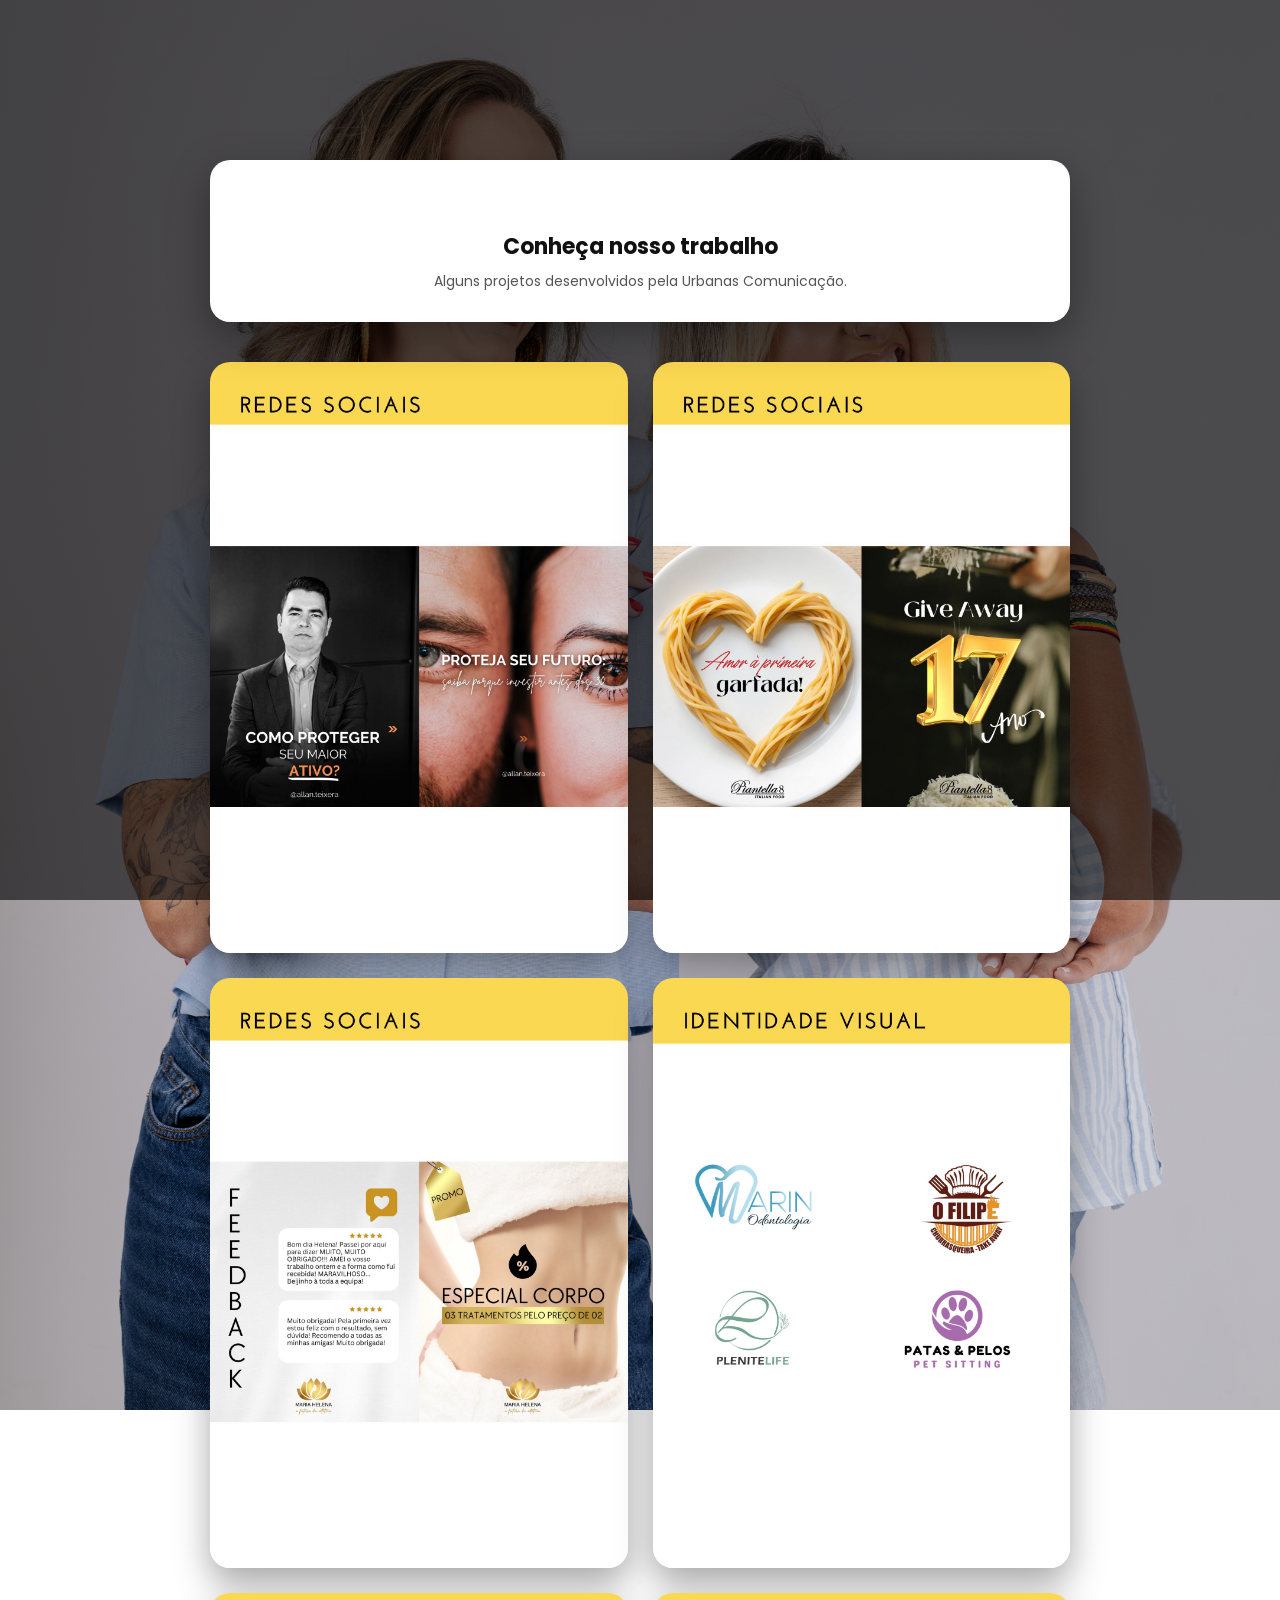
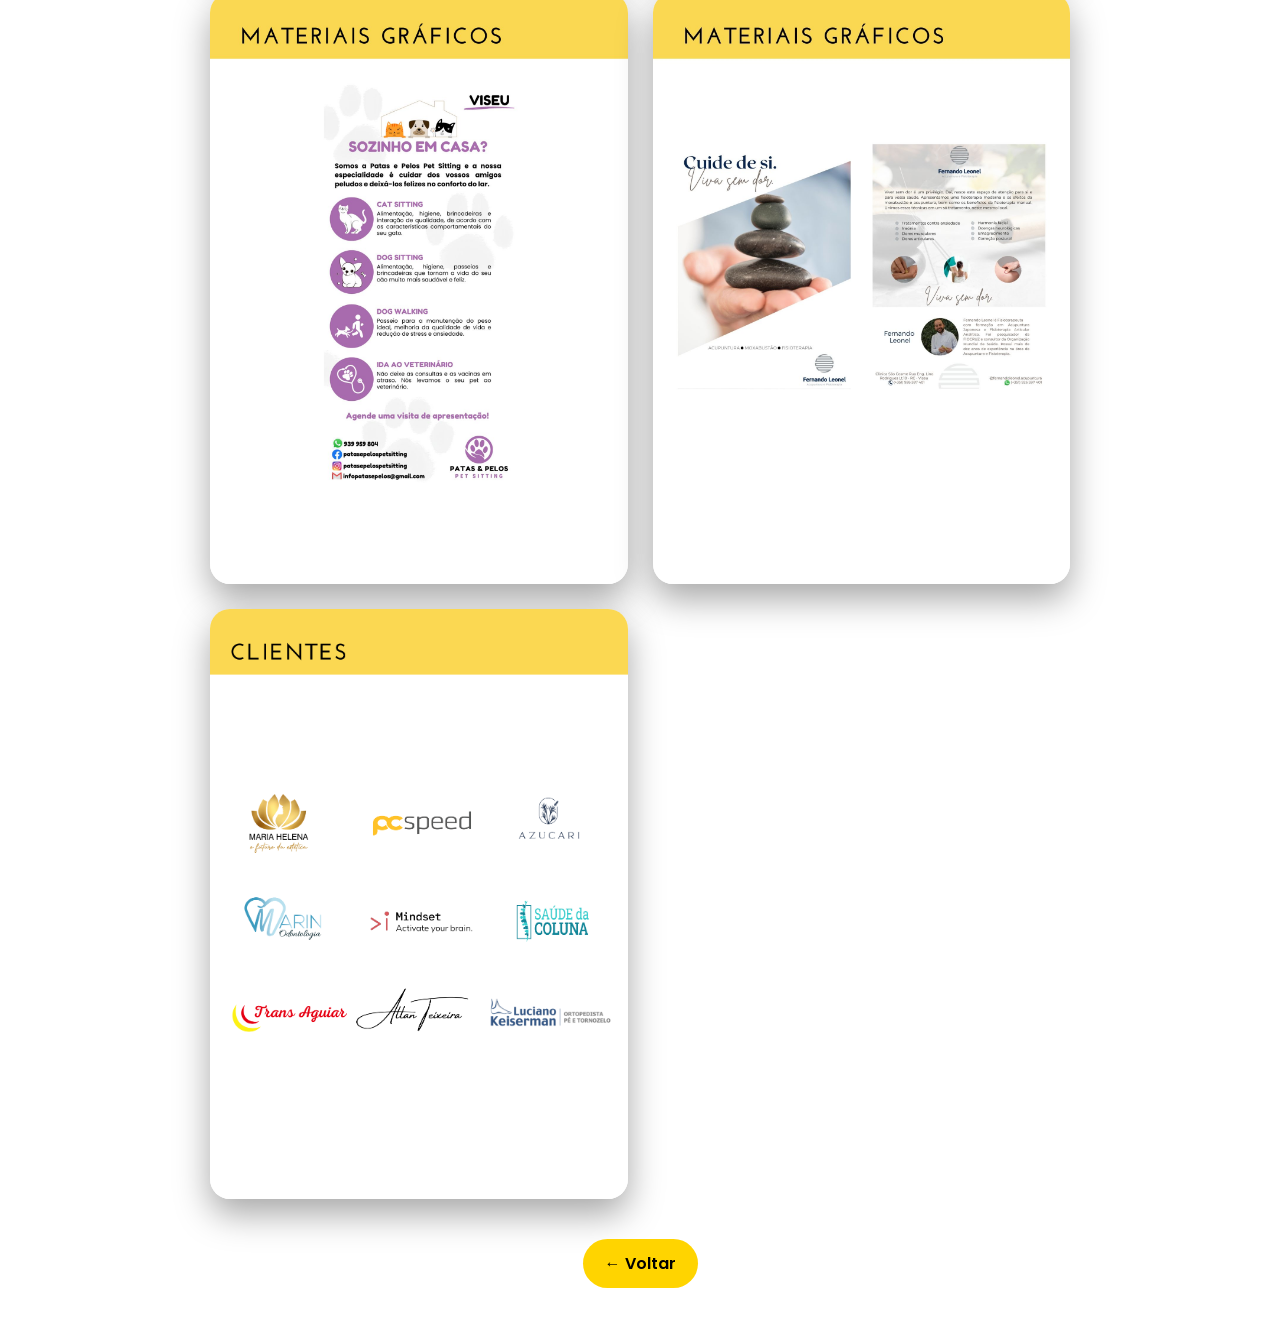
==== projetos.html @ ed279c60 "Att port" ====
<!DOCTYPE html>
<html lang="pt-BR">

<head>

<meta charset="UTF-8">
<meta name="viewport" content="width=device-width, initial-scale=1.0">

<title>Projetos | Urbanas Comunicação</title>

<link rel="stylesheet" href="style.css">

<link href="https://fonts.googleapis.com/css2?family=Poppins:wght@300;400;600&display=swap" rel="stylesheet">

</head>

<body>

<header class="cover"></header>

<main class="page-bg">

<div class="container-projetos">

<section class="profile">

<h1>Conheça nosso trabalho</h1>

<p>
Alguns projetos desenvolvidos pela Urbanas Comunicação.
</p>

</section>


<section class="projetos">

<img src="assets/8.jpg">
<img src="assets/9.jpg">
<img src="assets/10.jpg">
<img src="assets/11.jpg">
<img src="assets/12.jpg">
<img src="assets/13.jpg">
<img src="assets/14.png">

</section>


<div class="voltar-container">

<a href="index.html" class="botao-voltar">
← Voltar
</a>

</div>

</div>

</main>

</body>
</html>
---- style.css ----
/* RESET */

*{
margin:0;
padding:0;
box-sizing:border-box;
font-family:'Poppins',sans-serif;
}


/* FUNDO DO SITE */

body{

background-image:linear-gradient(rgba(0,0,0,.6), rgba(0,0,0,.6)),
url("assets/fundo.jpg");

background-size:cover;
background-position:center;
background-repeat:no-repeat;
background-attachment:fixed;

min-height:100vh;

}


/* TOPO */

.cover{
height:220px;
}


/* ÁREA DO SITE */

.page-bg{
min-height:100vh;
}


/* CONTAINER PADRÃO (HOME) */

.container{

max-width:420px;
margin:-60px auto 0;
padding:0 20px 40px;

}


/* CONTAINER GRANDE (PROJETOS) */

.container-projetos{

max-width:900px;
margin:-60px auto 0;
padding:0 20px 40px;

}


/* PERFIL */

.profile{

background:#ffffff;
border-radius:20px;

padding:70px 20px 30px;

text-align:center;

position:relative;

box-shadow:0 15px 40px rgba(0,0,0,.35);

}


/* FOTO PERFIL */

.profile img{

width:110px;
height:110px;

border-radius:50%;
object-fit:cover;

border:6px solid #ffd400;

position:absolute;
top:-55px;
left:50%;
transform:translateX(-50%);

}


/* TITULO */

.profile h1{
font-size:22px;
color:#111;
}


/* TEXTO */

.profile p{

font-size:14px;
color:#555;
margin-top:8px;
line-height:1.5;

}


/* CARDS */

.cards{

margin-top:25px;

display:flex;
flex-direction:column;

gap:18px;

}


/* CARD BASE */

.card{

height:120px;

border-radius:20px;

overflow:hidden;

text-decoration:none;

position:relative;

background-size:110%;
background-position:center;
background-repeat:no-repeat;

box-shadow:0 10px 30px rgba(0,0,0,.45);

transition:.25s;

display:flex;
align-items:center;

}

.card:hover{
transform:scale(1.03);
}


/* OVERLAY */

.card-overlay{

position:absolute;
inset:0;

background:linear-gradient(
to right,
rgba(0,0,0,.75),
rgba(0,0,0,.35)
);

display:flex;
flex-direction:column;
justify-content:center;

padding:20px;

}


/* TITULO */

.card h2{
color:#fff;
font-size:18px;
}


/* BOTÃO */

.card span{

margin-top:10px;

background:#ffd400;
color:#000;

width:max-content;

padding:8px 18px;

border-radius:22px;

font-size:13px;
font-weight:600;

}


/* IMAGENS DOS CARDS */

.card-instagram{
background-image:url("assets/instagram.jpg");
background-position:center;
background-size:105%;
}

.card-portfolio{
background-image:url("assets/portfolio.jpg");
background-position:center 38%;
background-size:115%;
}

.card-projetos{
background-image:url("assets/topo-fundo.jpg");
background-position:center 38%;
background-size:115%;
}

.card-sobre{
background-image:url("assets/sobre.jpg");
background-position:center 30%;
background-size:110%;
}

.card-whatsapp{
background-image:url("assets/zap.jpg");
background-position:center 30%;
background-size:100%;
}


/* RODAPÉ */

footer{

text-align:center;

margin-top:25px;

font-size:12px;

color:#fff;

}


/* BOTÃO WHATSAPP */

.whatsapp-float{

position:fixed;

right:20px;
bottom:20px;

width:60px;
height:60px;

background:#25d366;

border-radius:50%;

display:flex;

align-items:center;
justify-content:center;

color:#fff;

font-size:30px;

box-shadow:0 10px 25px rgba(0,0,0,.4);

z-index:999;

}


/* ===================== */
/* PROJETOS */
/* ===================== */

.projetos{

margin-top:40px;

display:grid;

grid-template-columns:1fr;

gap:25px;

}


/* IMAGEM */

.projetos img{

width:100%;
height:auto;

border-radius:20px;

box-shadow:0 15px 35px rgba(0,0,0,.35);

transition:.3s;

}


/* HOVER */

.projetos img:hover{

transform:scale(1.03);

}


/* DESKTOP */

@media (min-width:900px){

.projetos{

grid-template-columns:1fr 1fr;

max-width:900px;

margin-left:auto;
margin-right:auto;

}

}


/* ===================== */
/* SOBRE */
/* ===================== */

.sobre-card{

background:#fff;

border-radius:18px;

padding:20px;

margin-top:20px;

box-shadow:0 10px 25px rgba(0,0,0,.2);

}

.sobre-card h2{

margin-bottom:10px;

font-size:18px;

}

.sobre-card p{

font-size:14px;

line-height:1.6;

color:#555;

margin-bottom:10px;

}


/* BOTÃO VOLTAR */

.voltar-container{
display:flex;
justify-content:center;
margin-top:40px;
}

.botao-voltar{

background:#ffd400;
color:#000;

padding:12px 22px;

border-radius:25px;

font-weight:600;

text-decoration:none;

transition:.2s;

}

.botao-voltar:hover{

transform:scale(1.05);

background:#ffc400;

}
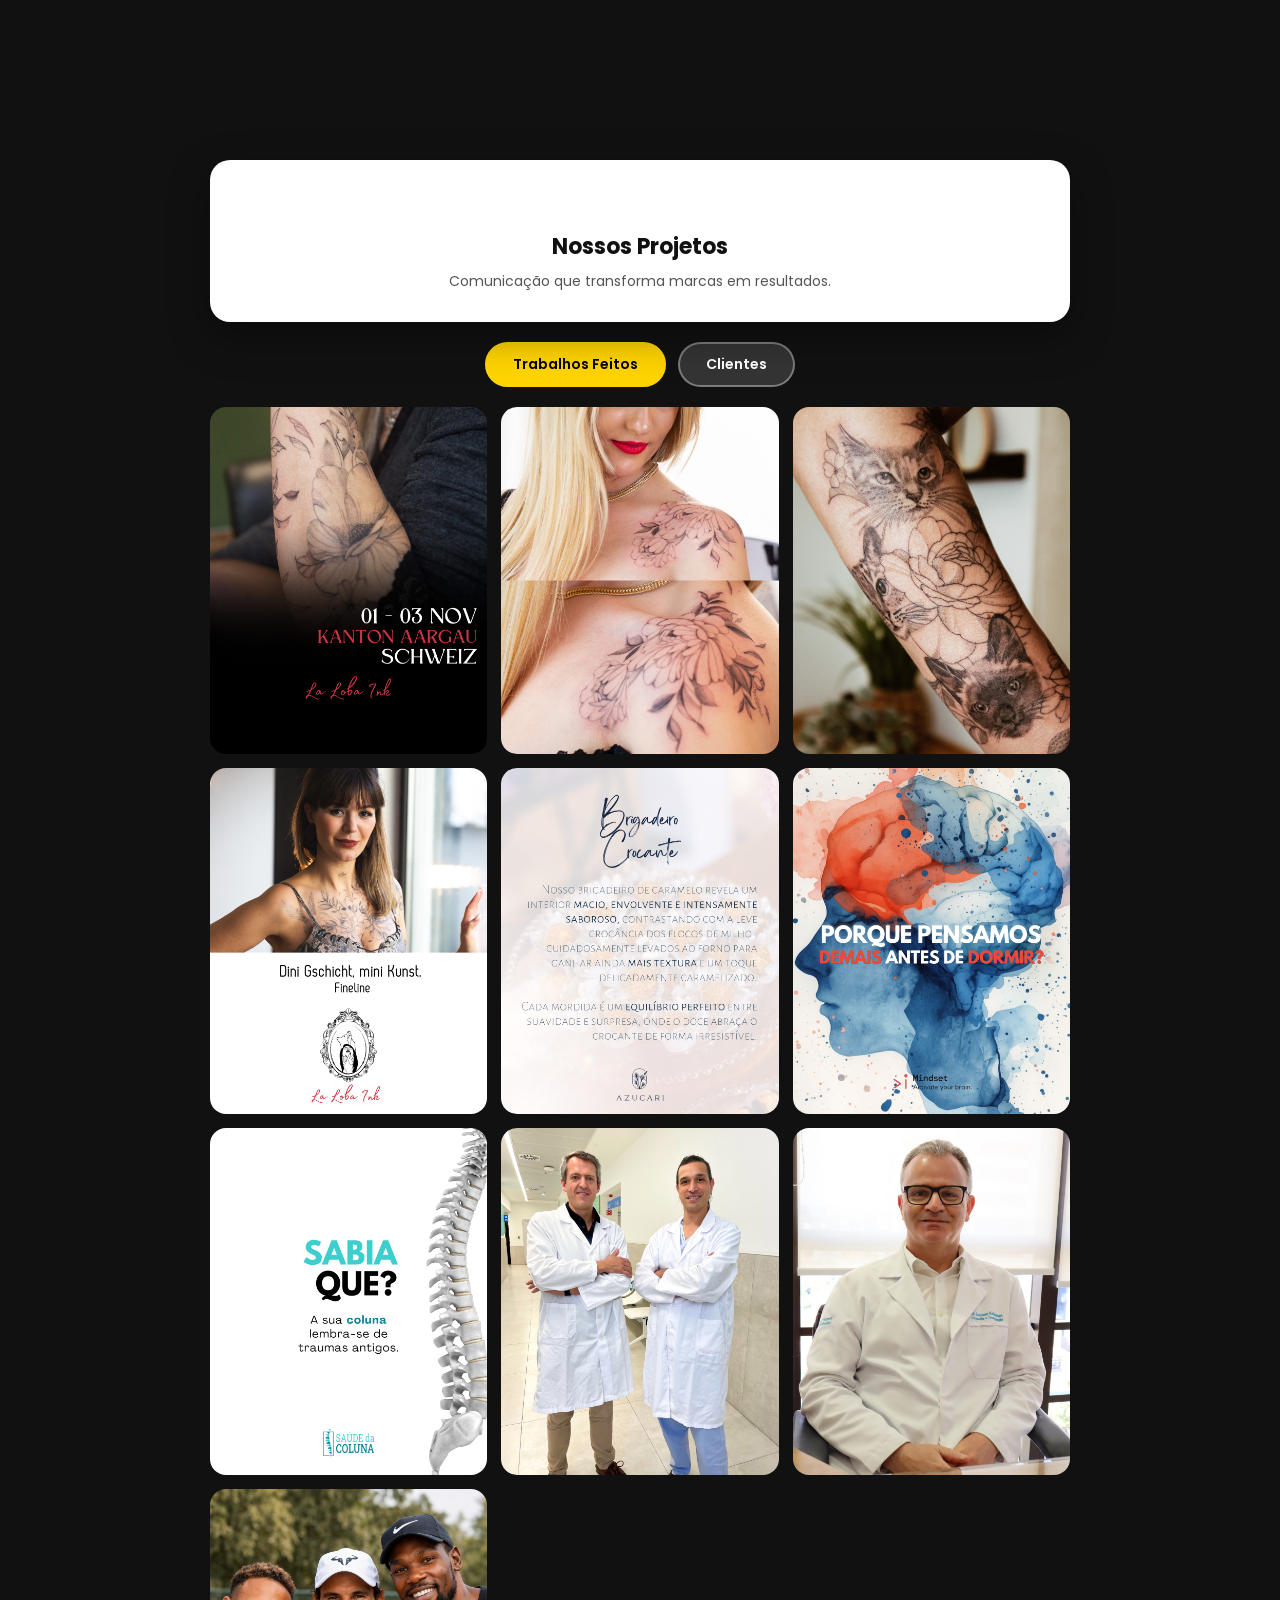
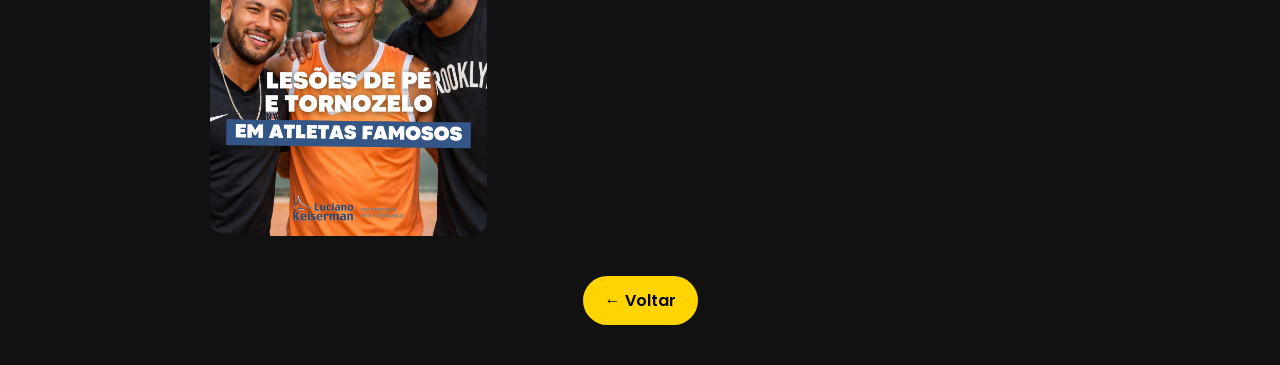
==== commit 5cec19cb: "Att projetos" ====
--- a/projetos.html
+++ b/projetos.html
@@ -10,53 +10,203 @@
 
 <link rel="stylesheet" href="style.css">
 
-<link href="https://fonts.googleapis.com/css2?family=Poppins:wght@300;400;600&display=swap" rel="stylesheet">
+<link href="https://fonts.googleapis.com/css2?family=Poppins:wght@300;400;600;700&display=swap" rel="stylesheet">
+
+<link rel="stylesheet" href="https://cdnjs.cloudflare.com/ajax/libs/font-awesome/6.4.0/css/all.min.css">
 
 </head>
 
 <body>
 
+<!-- CARROSSEL DE FUNDO -->
+<div class="bg-slider" aria-hidden="true">
+  <div class="bg-slide bg-slide--1"></div>
+  <div class="bg-slide bg-slide--2"></div>
+  <div class="bg-slide bg-slide--3"></div>
+  <div class="bg-slide bg-slide--4"></div>
+</div>
+
+
 <header class="cover"></header>
 
 <main class="page-bg">
 
 <div class="container-projetos">
 
+
+<!-- CABEÇALHO -->
+
 <section class="profile">
 
-<h1>Conheça nosso trabalho</h1>
-
-<p>
-Alguns projetos desenvolvidos pela Urbanas Comunicação.
-</p>
+<h1>Nossos Projetos</h1>
+
+<p>Comunicação que transforma marcas em resultados.</p>
 
 </section>
 
 
-<section class="projetos">
-
-<img src="assets/8.jpg">
-<img src="assets/9.jpg">
-<img src="assets/10.jpg">
-<img src="assets/11.jpg">
-<img src="assets/12.jpg">
-<img src="assets/13.jpg">
-<img src="assets/14.png">
+<!-- FILTROS -->
+
+<div class="proj-filtros">
+  <button class="proj-btn ativo" data-secao="trabalhos">Trabalhos Feitos</button>
+  <button class="proj-btn" data-secao="clientes">Clientes</button>
+</div>
+
+
+<!-- TRABALHOS FEITOS -->
+
+<section class="proj-grid" id="trabalhos">
+
+  <div class="proj-item">
+    <img src="assets/1.png" alt="Trabalho 1">
+    <div class="proj-overlay"><i class="fa-solid fa-magnifying-glass-plus"></i></div>
+  </div>
+
+  <div class="proj-item">
+    <img src="assets/2.png" alt="Trabalho 2">
+    <div class="proj-overlay"><i class="fa-solid fa-magnifying-glass-plus"></i></div>
+  </div>
+
+  <div class="proj-item">
+    <img src="assets/3.png" alt="Trabalho 3">
+    <div class="proj-overlay"><i class="fa-solid fa-magnifying-glass-plus"></i></div>
+  </div>
+
+  <div class="proj-item">
+    <img src="assets/4.png" alt="Trabalho 4">
+    <div class="proj-overlay"><i class="fa-solid fa-magnifying-glass-plus"></i></div>
+  </div>
+
+  <div class="proj-item">
+    <img src="assets/5.png" alt="Trabalho 5">
+    <div class="proj-overlay"><i class="fa-solid fa-magnifying-glass-plus"></i></div>
+  </div>
+
+  <div class="proj-item">
+    <img src="assets/6.png" alt="Trabalho 6">
+    <div class="proj-overlay"><i class="fa-solid fa-magnifying-glass-plus"></i></div>
+  </div>
+
+  <div class="proj-item">
+    <img src="assets/7.png" alt="Trabalho 7">
+    <div class="proj-overlay"><i class="fa-solid fa-magnifying-glass-plus"></i></div>
+  </div>
+
+  <div class="proj-item">
+    <img src="assets/15.png" alt="Trabalho 8">
+    <div class="proj-overlay"><i class="fa-solid fa-magnifying-glass-plus"></i></div>
+  </div>
+
+  <div class="proj-item">
+    <img src="assets/16.png" alt="Trabalho 9">
+    <div class="proj-overlay"><i class="fa-solid fa-magnifying-glass-plus"></i></div>
+  </div>
+
+  <div class="proj-item">
+    <img src="assets/17.png" alt="Trabalho 10">
+    <div class="proj-overlay"><i class="fa-solid fa-magnifying-glass-plus"></i></div>
+  </div>
 
 </section>
 
 
+<!-- CLIENTES -->
+
+<section class="proj-grid escondido" id="clientes">
+
+  <div class="proj-item">
+    <img src="assets/8.jpg" alt="Cliente 1">
+    <div class="proj-overlay"><i class="fa-solid fa-magnifying-glass-plus"></i></div>
+  </div>
+
+  <div class="proj-item">
+    <img src="assets/9.jpg" alt="Cliente 2">
+    <div class="proj-overlay"><i class="fa-solid fa-magnifying-glass-plus"></i></div>
+  </div>
+
+  <div class="proj-item">
+    <img src="assets/10.jpg" alt="Cliente 3">
+    <div class="proj-overlay"><i class="fa-solid fa-magnifying-glass-plus"></i></div>
+  </div>
+
+  <div class="proj-item">
+    <img src="assets/11.jpg" alt="Cliente 4">
+    <div class="proj-overlay"><i class="fa-solid fa-magnifying-glass-plus"></i></div>
+  </div>
+
+  <div class="proj-item">
+    <img src="assets/12.jpg" alt="Cliente 5">
+    <div class="proj-overlay"><i class="fa-solid fa-magnifying-glass-plus"></i></div>
+  </div>
+
+  <div class="proj-item">
+    <img src="assets/13.jpg" alt="Cliente 6">
+    <div class="proj-overlay"><i class="fa-solid fa-magnifying-glass-plus"></i></div>
+  </div>
+
+  <div class="proj-item">
+    <img src="assets/14.png" alt="Cliente 7">
+    <div class="proj-overlay"><i class="fa-solid fa-magnifying-glass-plus"></i></div>
+  </div>
+
+</section>
+
+
+<!-- LIGHTBOX -->
+
+<div class="lightbox" id="lightbox">
+  <img id="lightbox-img" src="" alt="">
+  <button class="lightbox-fechar" id="lightbox-fechar">✕</button>
+</div>
+
+
 <div class="voltar-container">
-
-<a href="index.html" class="botao-voltar">
-← Voltar
-</a>
-
-</div>
+  <a href="index.html" class="botao-voltar">← Voltar</a>
+</div>
+
 
 </div>
 
 </main>
 
+
+<script>
+
+// LIGHTBOX
+const lightbox = document.getElementById('lightbox');
+const lightboxImg = document.getElementById('lightbox-img');
+
+document.querySelectorAll('.proj-item').forEach(item => {
+  item.addEventListener('click', () => {
+    lightboxImg.src = item.querySelector('img').src;
+    lightbox.classList.add('ativo');
+  });
+});
+
+document.getElementById('lightbox-fechar').addEventListener('click', fechar);
+lightbox.addEventListener('click', e => { if(e.target === lightbox) fechar(); });
+document.addEventListener('keydown', e => { if(e.key === 'Escape') fechar(); });
+
+function fechar() {
+  lightbox.classList.remove('ativo');
+}
+
+
+// FILTROS
+document.querySelectorAll('.proj-btn').forEach(btn => {
+  btn.addEventListener('click', () => {
+    document.querySelectorAll('.proj-btn').forEach(b => b.classList.remove('ativo'));
+    btn.classList.add('ativo');
+
+    const secao = btn.dataset.secao;
+    document.querySelectorAll('.proj-grid').forEach(g => {
+      g.id === secao ? g.classList.remove('escondido') : g.classList.add('escondido');
+    });
+  });
+});
+
+</script>
+
+
 </body>
-</html>+</html>
--- a/style.css
+++ b/style.css
@@ -11,17 +11,122 @@
 /* FUNDO DO SITE */
 
 body{
-
-background-image:linear-gradient(rgba(0,0,0,.6), rgba(0,0,0,.6)),
-url("assets/fundo.jpg");
-
-background-size:cover;
-background-position:center;
-background-repeat:no-repeat;
-background-attachment:fixed;
-
+background:#111;
 min-height:100vh;
-
+}
+
+
+/* CARROSSEL DE FUNDO */
+
+.bg-slider{
+position:fixed;
+inset:0;
+z-index:-1;
+overflow:hidden;
+}
+
+.bg-slide{
+position:absolute;
+inset:0;
+background-size: cover;
+  background-position: center 30%;
+  background-repeat: no-repeat;
+opacity:0;
+}
+
+.bg-slide--1{
+background-image:
+  linear-gradient(rgba(0,0,0,.55),rgba(0,0,0,.55)),
+  url("assets/fundo.jpg");
+animation:slide1 28s infinite;
+}
+
+.bg-slide--2{
+background-image:
+  linear-gradient(rgba(0,0,0,.5),rgba(0,0,0,.5)),
+  url("assets/fundo2.jpg");
+animation:slide2 28s infinite;
+}
+
+.bg-slide--3{
+background-image:
+  linear-gradient(rgba(0,0,0,.5),rgba(0,0,0,.5)),
+  url("assets/fundo3.jpeg");
+animation:slide3 28s infinite;
+}
+
+.bg-slide--4{
+background-image:
+  linear-gradient(rgba(0,0,0,.45),rgba(0,0,0,.45)),
+  url("assets/fotosobre.jpg");
+animation:slide4 28s infinite;
+}
+
+@keyframes slide1{
+0%   { opacity:1 }
+21%  { opacity:1 }
+25%  { opacity:0 }
+96%  { opacity:0 }
+100% { opacity:1 }
+}
+
+@keyframes slide2{
+0%   { opacity:0 }
+21%  { opacity:0 }
+25%  { opacity:1 }
+46%  { opacity:1 }
+50%  { opacity:0 }
+100% { opacity:0 }
+}
+
+@keyframes slide3{
+0%   { opacity:0 }
+46%  { opacity:0 }
+50%  { opacity:1 }
+71%  { opacity:1 }
+75%  { opacity:0 }
+100% { opacity:0 }
+}
+
+@keyframes slide4{
+0%   { opacity:0 }
+71%  { opacity:0 }
+75%  { opacity:1 }
+96%  { opacity:1 }
+100% { opacity:0 }
+}
+
+
+/* TEXTO DO CARROSSEL */
+
+.bg-slide-text{
+position:absolute;
+top:0;
+left:0;
+right:0;
+height:175px;
+display:flex;
+flex-direction:column;
+align-items:center;
+justify-content:center;
+gap:8px;
+}
+
+.bg-slide-titulo{
+font-size:42px;
+font-weight:700;
+color:#fff;
+letter-spacing:8px;
+text-transform:uppercase;
+text-shadow:0 2px 20px rgba(0,0,0,.6);
+}
+
+.bg-slide-sub{
+font-size:12px;
+font-weight:600;
+color:#ffd400;
+letter-spacing:3px;
+text-transform:uppercase;
 }
 
 
@@ -238,14 +343,14 @@
 
 .card-sobre{
 background-image:url("assets/sobre.jpg");
-background-position:center 30%;
-background-size:110%;
+background-position: center 30%;
+background-size: 110%; /* diminui o zoom */
 }
 
 .card-whatsapp{
-background-image:url("assets/zap.jpg");
-background-position:center 30%;
-background-size:100%;
+  background-image: url("assets/zap.jpg");
+  background-position: center 15%;
+  background-size: 100%; /* diminui o zoom */
 }
 
 
@@ -300,45 +405,158 @@
 /* PROJETOS */
 /* ===================== */
 
-.projetos{
-
-margin-top:40px;
-
+
+/* FILTROS */
+
+.proj-filtros{
+display:flex;
+gap:12px;
+justify-content:center;
+margin:20px 0 10px;
+flex-wrap:wrap;
+}
+
+.proj-btn{
+background:rgba(255,255,255,.15);
+color:#fff;
+border:2px solid rgba(255,255,255,.35);
+padding:10px 26px;
+border-radius:50px;
+font-family:'Poppins',sans-serif;
+font-size:14px;
+font-weight:600;
+cursor:pointer;
+transition:.2s;
+}
+
+.proj-btn.ativo{
+background:#ffd400;
+color:#000;
+border-color:#ffd400;
+}
+
+
+/* GRID */
+
+.proj-grid{
+margin-top:20px;
 display:grid;
-
-grid-template-columns:1fr;
-
-gap:25px;
-
-}
-
-
-/* IMAGEM */
-
-.projetos img{
-
+grid-template-columns:1fr 1fr;
+gap:14px;
+}
+
+.escondido{
+display:none;
+}
+
+
+/* ITEM */
+
+.proj-item{
+position:relative;
+border-radius:16px;
+overflow:hidden;
+cursor:pointer;
+}
+
+.proj-item img{
 width:100%;
 height:auto;
-
-border-radius:20px;
-
-box-shadow:0 15px 35px rgba(0,0,0,.35);
-
+display:block;
+transition:.35s;
+}
+
+.proj-overlay{
+position:absolute;
+inset:0;
+background:rgba(0,0,0,0);
+display:flex;
+align-items:center;
+justify-content:center;
 transition:.3s;
-
-}
-
-
-/* HOVER */
-
-.projetos img:hover{
-
-transform:scale(1.03);
-
+}
+
+.proj-overlay i{
+color:#fff;
+font-size:28px;
+opacity:0;
+transition:.3s;
+transform:scale(.7);
+}
+
+.proj-item:hover img{
+transform:scale(1.06);
+}
+
+.proj-item:hover .proj-overlay{
+background:rgba(0,0,0,.45);
+}
+
+.proj-item:hover .proj-overlay i{
+opacity:1;
+transform:scale(1);
+}
+
+
+/* LIGHTBOX */
+
+.lightbox{
+position:fixed;
+inset:0;
+background:rgba(0,0,0,.93);
+display:flex;
+align-items:center;
+justify-content:center;
+padding:20px;
+z-index:1000;
+opacity:0;
+pointer-events:none;
+transition:.3s;
+}
+
+.lightbox.ativo{
+opacity:1;
+pointer-events:all;
+}
+
+.lightbox img{
+max-width:100%;
+max-height:90vh;
+border-radius:12px;
+box-shadow:0 20px 60px rgba(0,0,0,.8);
+}
+
+.lightbox-fechar{
+position:absolute;
+top:18px;
+right:18px;
+background:#ffd400;
+color:#000;
+border:none;
+width:40px;
+height:40px;
+border-radius:50%;
+font-size:18px;
+font-weight:700;
+cursor:pointer;
+transition:.2s;
+}
+
+.lightbox-fechar:hover{
+transform:scale(1.1);
 }
 
 
 /* DESKTOP */
+
+@media (min-width:900px){
+
+.proj-grid{
+grid-template-columns:1fr 1fr 1fr;
+}
+
+}
+
 
 @media (min-width:900px){
 
@@ -360,38 +578,206 @@
 /* SOBRE */
 /* ===================== */
 
+
+/* HERO CEO */
+
+.ceo-hero{
+
+height:320px;
+
+border-radius:20px;
+
+overflow:hidden;
+
+position:relative;
+
+background-image:url("assets/fotosobre.jpg");
+background-size:cover;
+background-position:center 20%;
+
+box-shadow:0 15px 40px rgba(0,0,0,.5);
+
+}
+
+.ceo-hero-overlay{
+
+position:absolute;
+bottom:0;
+left:0;
+right:0;
+
+background:linear-gradient(transparent, rgba(0,0,0,.92));
+
+padding:24px 22px;
+
+}
+
+.ceo-tag{
+display:block;
+font-size:10px;
+color:#ffd400;
+font-weight:600;
+text-transform:uppercase;
+letter-spacing:1.5px;
+margin-bottom:8px;
+}
+
+.ceo-hero h1{
+color:#fff;
+font-size:26px;
+font-weight:700;
+line-height:1.2;
+}
+
+.ceo-hero p{
+color:rgba(255,255,255,.7);
+font-size:13px;
+margin-top:5px;
+}
+
+
+/* STATS */
+
+.ceo-stats{
+
+display:flex;
+gap:12px;
+margin-top:16px;
+
+}
+
+.stat{
+
+flex:1;
+
+background:#fff;
+
+border-radius:16px;
+
+padding:16px 8px;
+
+text-align:center;
+
+box-shadow:0 6px 20px rgba(0,0,0,.2);
+
+}
+
+.stat strong{
+
+display:block;
+
+font-size:20px;
+font-weight:700;
+color:#111;
+
+}
+
+.stat span{
+
+display:block;
+
+font-size:10px;
+color:#777;
+
+margin-top:4px;
+line-height:1.3;
+
+}
+
+
+/* CARDS INFO */
+
 .sobre-card{
 
 background:#fff;
 
 border-radius:18px;
 
-padding:20px;
-
-margin-top:20px;
-
-box-shadow:0 10px 25px rgba(0,0,0,.2);
+padding:20px 22px;
+
+margin-top:16px;
+
+box-shadow:0 8px 24px rgba(0,0,0,.15);
+
+border-left:4px solid #ffd400;
+
+}
+
+.sobre-card--destaque{
+
+border-left:4px solid #ffd400;
 
 }
 
 .sobre-card h2{
 
+margin-bottom:12px;
+
+font-size:16px;
+font-weight:600;
+color:#111;
+
+display:flex;
+align-items:center;
+gap:8px;
+
+}
+
+.sobre-card h2 i{
+color:#ffd400;
+font-size:15px;
+}
+
+.sobre-card p{
+
+font-size:14px;
+
+line-height:1.7;
+
+color:#555;
+
 margin-bottom:10px;
 
-font-size:18px;
-
-}
-
-.sobre-card p{
-
-font-size:14px;
-
-line-height:1.6;
-
-color:#555;
-
-margin-bottom:10px;
-
+}
+
+
+/* CTA WHATSAPP */
+
+.cta-whatsapp{
+
+display:flex;
+align-items:center;
+justify-content:center;
+gap:10px;
+
+margin-top:24px;
+
+background:#ffd400;
+color:#000;
+
+padding:16px;
+
+border-radius:50px;
+
+font-weight:700;
+font-size:15px;
+
+text-decoration:none;
+
+box-shadow:0 8px 28px rgba(255,212,0,.45);
+
+transition:.2s;
+
+}
+
+.cta-whatsapp i{
+font-size:20px;
+color:#25d366;
+}
+
+.cta-whatsapp:hover{
+transform:scale(1.03);
+background:#ffc400;
 }
 
 
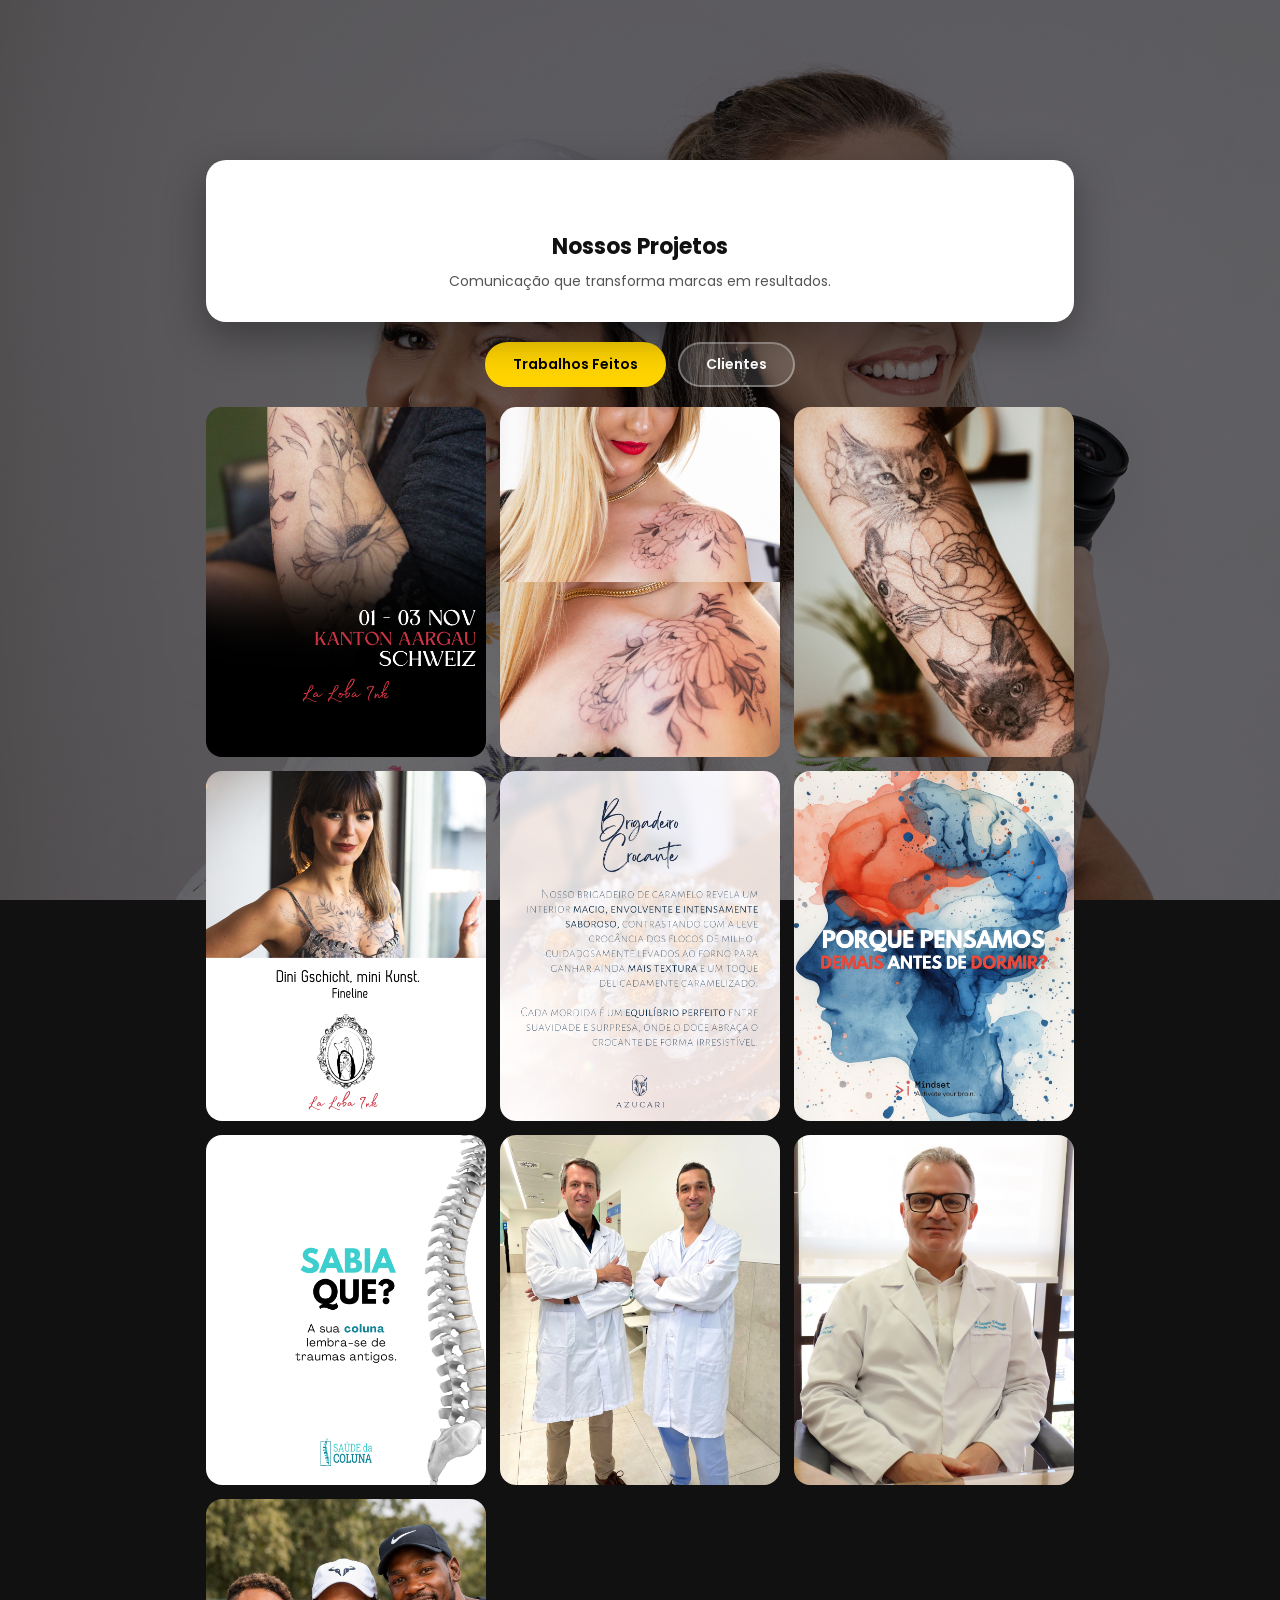
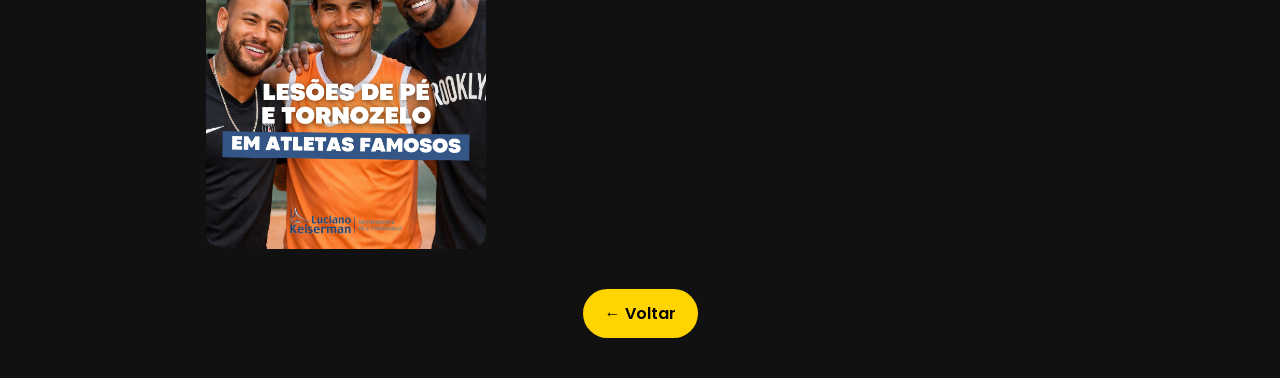
==== commit a6b11afc: "Adicionando kamilla" ====
--- a/projetos.html
+++ b/projetos.html
@@ -18,12 +18,9 @@
 
 <body>
 
-<!-- CARROSSEL DE FUNDO -->
+<!-- FUNDO ESTÁTICO -->
 <div class="bg-slider" aria-hidden="true">
   <div class="bg-slide bg-slide--1"></div>
-  <div class="bg-slide bg-slide--2"></div>
-  <div class="bg-slide bg-slide--3"></div>
-  <div class="bg-slide bg-slide--4"></div>
 </div>
 
 
--- a/style.css
+++ b/style.css
@@ -31,69 +31,14 @@
 background-size: cover;
   background-position: center 30%;
   background-repeat: no-repeat;
-opacity:0;
-}
-
+opacity:1;
+}
+
+/* FUNDO ESTÁTICO */
 .bg-slide--1{
 background-image:
   linear-gradient(rgba(0,0,0,.55),rgba(0,0,0,.55)),
-  url("assets/fundo.jpg");
-animation:slide1 28s infinite;
-}
-
-.bg-slide--2{
-background-image:
-  linear-gradient(rgba(0,0,0,.5),rgba(0,0,0,.5)),
-  url("assets/fundo2.jpg");
-animation:slide2 28s infinite;
-}
-
-.bg-slide--3{
-background-image:
-  linear-gradient(rgba(0,0,0,.5),rgba(0,0,0,.5)),
-  url("assets/fundo3.jpeg");
-animation:slide3 28s infinite;
-}
-
-.bg-slide--4{
-background-image:
-  linear-gradient(rgba(0,0,0,.45),rgba(0,0,0,.45)),
-  url("assets/fotosobre.jpg");
-animation:slide4 28s infinite;
-}
-
-@keyframes slide1{
-0%   { opacity:1 }
-21%  { opacity:1 }
-25%  { opacity:0 }
-96%  { opacity:0 }
-100% { opacity:1 }
-}
-
-@keyframes slide2{
-0%   { opacity:0 }
-21%  { opacity:0 }
-25%  { opacity:1 }
-46%  { opacity:1 }
-50%  { opacity:0 }
-100% { opacity:0 }
-}
-
-@keyframes slide3{
-0%   { opacity:0 }
-46%  { opacity:0 }
-50%  { opacity:1 }
-71%  { opacity:1 }
-75%  { opacity:0 }
-100% { opacity:0 }
-}
-
-@keyframes slide4{
-0%   { opacity:0 }
-71%  { opacity:0 }
-75%  { opacity:1 }
-96%  { opacity:1 }
-100% { opacity:0 }
+  url("assets/fundoasduas.jpg");
 }
 
 
@@ -161,7 +106,9 @@
 
 max-width:900px;
 margin:-60px auto 0;
-padding:0 20px 40px;
+padding:0 16px 40px;
+width:100%;
+box-sizing:border-box;
 
 }
 
@@ -342,15 +289,15 @@
 }
 
 .card-sobre{
-background-image:url("assets/sobre.jpg");
-background-position: center 30%;
-background-size: 110%; /* diminui o zoom */
+background-image:url("assets/sobreasduas.jpg");
+background-position: center 22%;
+background-size: cover;
 }
 
 .card-whatsapp{
-  background-image: url("assets/zap.jpg");
-  background-position: center 15%;
-  background-size: 100%; /* diminui o zoom */
+  background-image: url("assets/asduas.jpg");
+  background-position: center 28%;
+  background-size: cover;
 }
 
 
@@ -441,8 +388,14 @@
 .proj-grid{
 margin-top:20px;
 display:grid;
+grid-template-columns:1fr;
+gap:14px;
+}
+
+@media (min-width:480px){
+.proj-grid{
 grid-template-columns:1fr 1fr;
-gap:14px;
+}
 }
 
 .escondido{
@@ -591,9 +544,9 @@
 
 position:relative;
 
-background-image:url("assets/fotosobre.jpg");
+background-image:url("assets/quemsoudentro.jpg");
 background-size:cover;
-background-position:center 20%;
+background-position:center 38%;
 
 box-shadow:0 15px 40px rgba(0,0,0,.5);
 
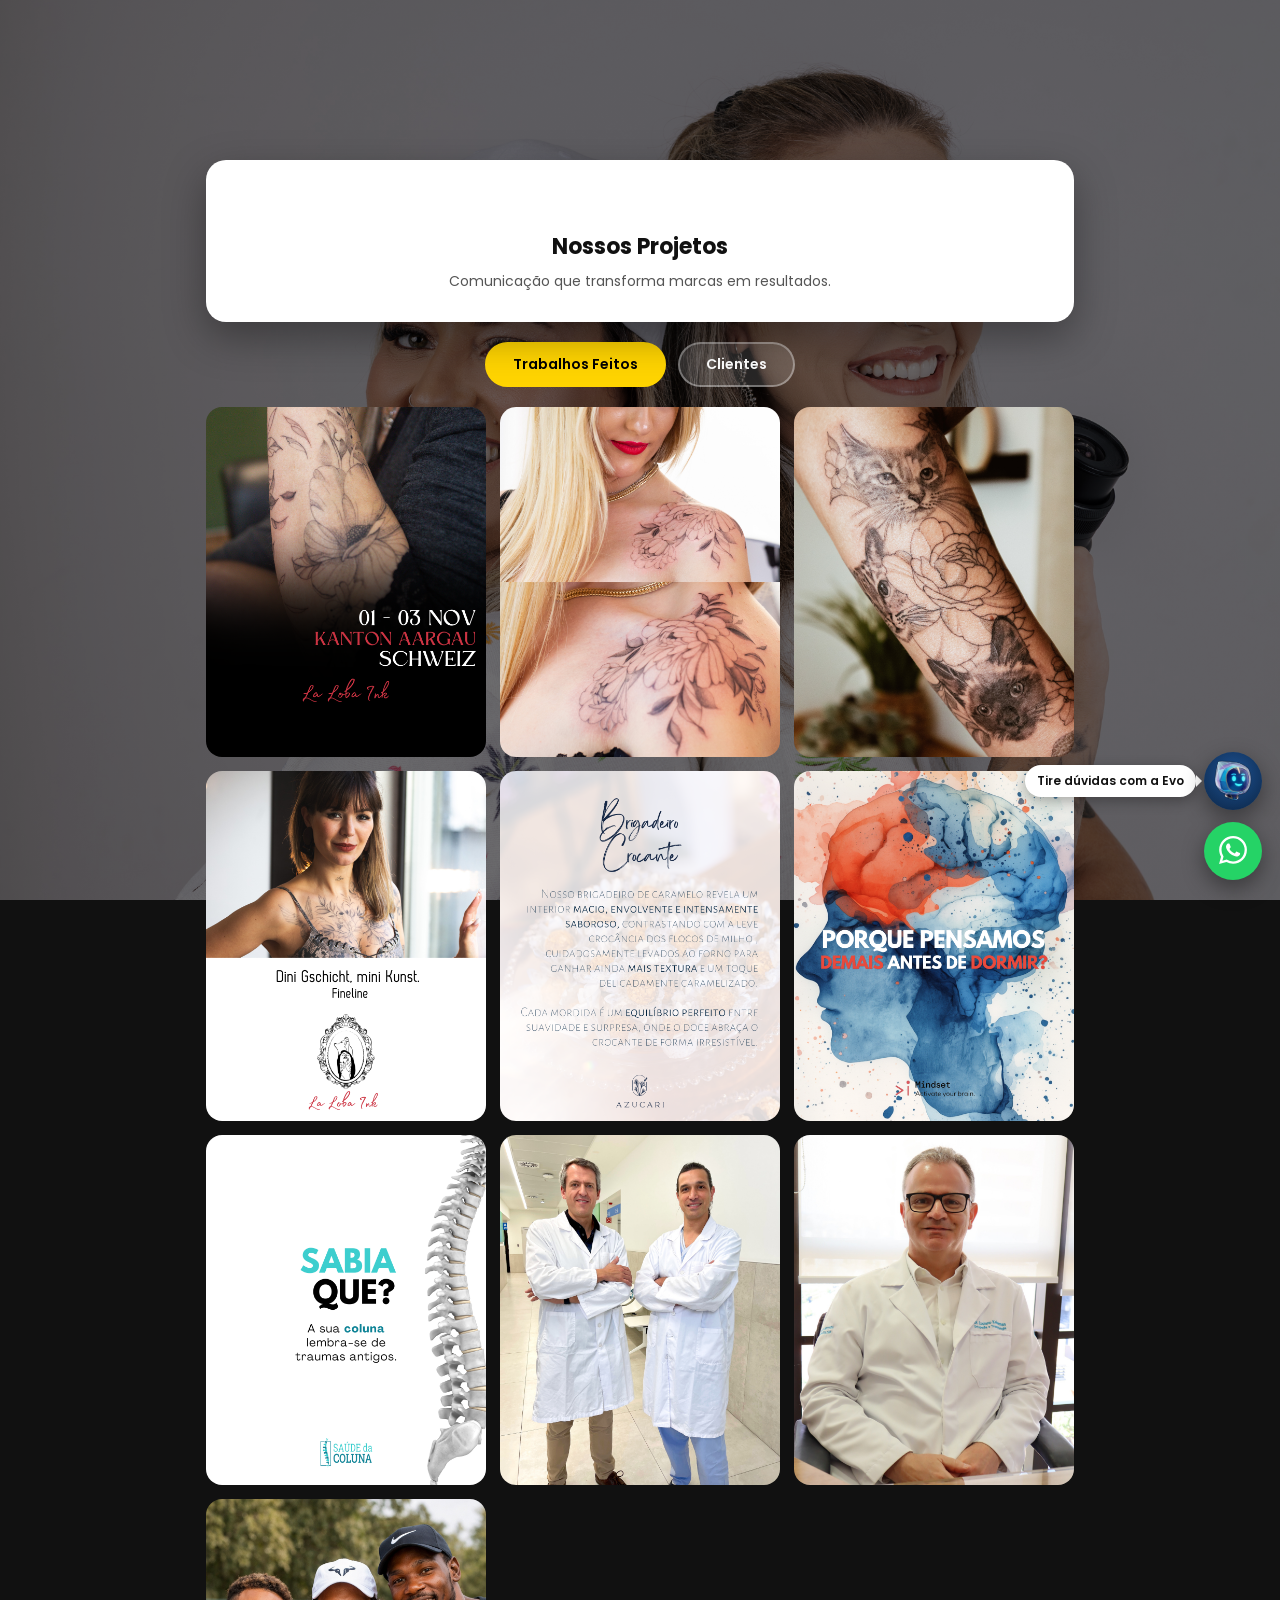
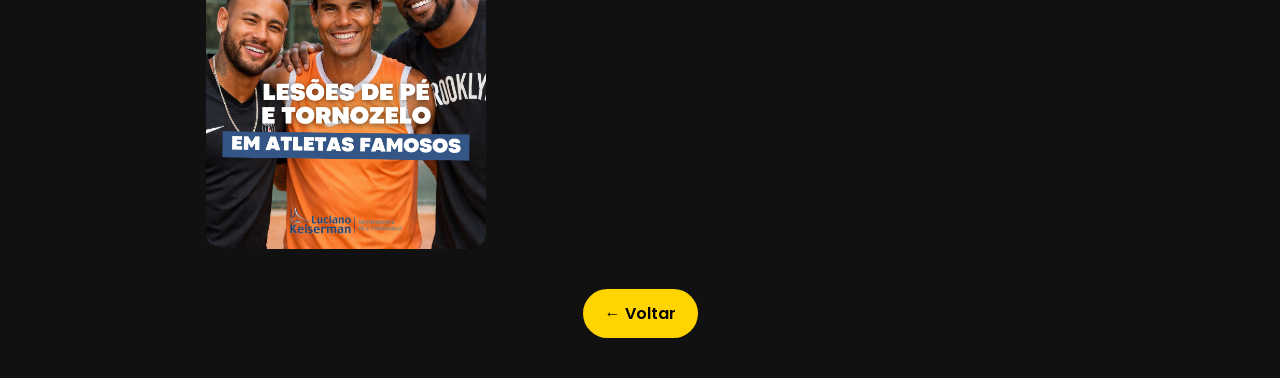
==== commit a22877c9: "chatbot" ====
--- a/projetos.html
+++ b/projetos.html
@@ -8,7 +8,8 @@
 
 <title>Projetos | Urbanas Comunicação</title>
 
-<link rel="stylesheet" href="style.css">
+<link rel="stylesheet" href="css/style.css">
+<link rel="stylesheet" href="css/chat.css">
 
 <link href="https://fonts.googleapis.com/css2?family=Poppins:wght@300;400;600;700&display=swap" rel="stylesheet">
 
@@ -205,5 +206,39 @@
 </script>
 
 
+<!-- ════════ EVO — Bot tira-dúvidas + WhatsApp ════════ -->
+<div class="fabs">
+  <div class="fab-ai-wrap">
+    <span class="fab-ai-label">Tire dúvidas com a Evo</span>
+    <button class="fab fab-ai" onclick="openChat()" title="Tire dúvidas com a Evo">
+      <img src="assets/mascotes/mascotefeliz.svg" alt="Evo">
+    </button>
+  </div>
+  <a class="fab fab-wa" href="https://api.whatsapp.com/send?phone=5551995312100" target="_blank" rel="noopener" title="WhatsApp">
+    <svg viewBox="0 0 24 24" xmlns="http://www.w3.org/2000/svg"><path d="M17.472 14.382c-.297-.149-1.758-.867-2.03-.967-.273-.099-.471-.148-.67.15-.197.297-.767.966-.94 1.164-.173.199-.347.223-.644.075-.297-.15-1.255-.463-2.39-1.475-.883-.788-1.48-1.761-1.653-2.059-.173-.297-.018-.458.13-.606.134-.133.298-.347.446-.52.149-.174.198-.298.298-.497.099-.198.05-.371-.025-.52-.075-.149-.669-1.612-.916-2.207-.242-.579-.487-.5-.669-.51-.173-.008-.371-.01-.57-.01-.198 0-.52.074-.792.372-.272.297-1.04 1.016-1.04 2.479 0 1.462 1.065 2.875 1.213 3.074.149.198 2.096 3.2 5.077 4.487.709.306 1.262.489 1.694.625.712.227 1.36.195 1.871.118.571-.085 1.758-.719 2.006-1.413.248-.694.248-1.289.173-1.413-.074-.124-.272-.198-.57-.347m-5.421 7.403h-.004a9.87 9.87 0 01-5.031-1.378l-.361-.214-3.741.982.998-3.648-.235-.374a9.86 9.86 0 01-1.51-5.26c.001-5.45 4.436-9.884 9.888-9.884 2.64 0 5.122 1.03 6.988 2.898a9.825 9.825 0 012.893 6.994c-.003 5.45-4.437 9.884-9.885 9.884m8.413-18.297A11.815 11.815 0 0012.05 0C5.495 0 .16 5.335.157 11.892c0 2.096.547 4.142 1.588 5.945L.057 24l6.305-1.654a11.882 11.882 0 005.683 1.448h.005c6.554 0 11.89-5.335 11.893-11.893a11.821 11.821 0 00-3.48-8.413z"/></svg>
+  </a>
+</div>
+
+<!-- Painel de chat da Evo -->
+<div class="chat-overlay" id="chat-overlay">
+  <div class="chat-panel">
+    <div class="chat-head">
+      <span class="ai-dot"></span> Evo
+      <button class="chat-close" onclick="closeChat()" title="Fechar">✕</button>
+    </div>
+    <div class="handoff-bar">
+      <div class="handoff-txt">Prefere falar direto com a equipe?</div>
+      <a class="handoff-btn" href="https://api.whatsapp.com/send?phone=5551995312100&text=Vim%20pelo%20site%20da%20Urbanas%20e%20quero%20falar%20com%20a%20equipe." target="_blank" rel="noopener">💬 WhatsApp</a>
+    </div>
+    <div class="chat-area" id="chat-area"></div>
+  </div>
+</div>
+
+<script src="chatbot/config.js"></script>
+<script src="chatbot/flows.js"></script>
+<script src="chatbot/engine.js"></script>
+<script src="js/app.js"></script>
+
+
 </body>
 </html>
--- a/css/style.css
+++ b/css/style.css
@@ -0,0 +1,768 @@
+/* RESET */
+
+*{
+margin:0;
+padding:0;
+box-sizing:border-box;
+font-family:'Poppins',sans-serif;
+}
+
+
+/* FUNDO DO SITE */
+
+body{
+background:#111;
+min-height:100vh;
+}
+
+
+/* CARROSSEL DE FUNDO */
+
+.bg-slider{
+position:fixed;
+inset:0;
+z-index:-1;
+overflow:hidden;
+}
+
+.bg-slide{
+position:absolute;
+inset:0;
+background-size: cover;
+  background-position: center 30%;
+  background-repeat: no-repeat;
+opacity:1;
+}
+
+/* FUNDO ESTÁTICO */
+.bg-slide--1{
+background-image:
+  linear-gradient(rgba(0,0,0,.55),rgba(0,0,0,.55)),
+  url("../assets/fundoasduas.jpg");
+}
+
+
+/* TEXTO DO CARROSSEL */
+
+.bg-slide-text{
+position:absolute;
+top:0;
+left:0;
+right:0;
+height:175px;
+display:flex;
+flex-direction:column;
+align-items:center;
+justify-content:center;
+gap:8px;
+}
+
+.bg-slide-titulo{
+font-size:42px;
+font-weight:700;
+color:#fff;
+letter-spacing:8px;
+text-transform:uppercase;
+text-shadow:0 2px 20px rgba(0,0,0,.6);
+}
+
+.bg-slide-sub{
+font-size:12px;
+font-weight:600;
+color:#ffd400;
+letter-spacing:3px;
+text-transform:uppercase;
+}
+
+
+/* TOPO */
+
+.cover{
+height:220px;
+}
+
+
+/* ÁREA DO SITE */
+
+.page-bg{
+min-height:100vh;
+}
+
+
+/* CONTAINER PADRÃO (HOME) */
+
+.container{
+
+max-width:420px;
+margin:-60px auto 0;
+padding:0 20px 40px;
+
+}
+
+
+/* CONTAINER GRANDE (PROJETOS) */
+
+.container-projetos{
+
+max-width:900px;
+margin:-60px auto 0;
+padding:0 16px 40px;
+width:100%;
+box-sizing:border-box;
+
+}
+
+
+/* PERFIL */
+
+.profile{
+
+background:#ffffff;
+border-radius:20px;
+
+padding:70px 20px 30px;
+
+text-align:center;
+
+position:relative;
+
+box-shadow:0 15px 40px rgba(0,0,0,.35);
+
+}
+
+
+/* FOTO PERFIL */
+
+.profile img{
+
+width:110px;
+height:110px;
+
+border-radius:50%;
+object-fit:cover;
+
+border:6px solid #ffd400;
+
+position:absolute;
+top:-55px;
+left:50%;
+transform:translateX(-50%);
+
+}
+
+
+/* TITULO */
+
+.profile h1{
+font-size:22px;
+color:#111;
+}
+
+
+/* TEXTO */
+
+.profile p{
+
+font-size:14px;
+color:#555;
+margin-top:8px;
+line-height:1.5;
+
+}
+
+
+/* CARDS */
+
+.cards{
+
+margin-top:25px;
+
+display:flex;
+flex-direction:column;
+
+gap:18px;
+
+}
+
+
+/* CARD BASE */
+
+.card{
+
+height:120px;
+
+border-radius:20px;
+
+overflow:hidden;
+
+text-decoration:none;
+
+position:relative;
+
+background-size:110%;
+background-position:center;
+background-repeat:no-repeat;
+
+box-shadow:0 10px 30px rgba(0,0,0,.45);
+
+transition:.25s;
+
+display:flex;
+align-items:center;
+
+}
+
+.card:hover{
+transform:scale(1.03);
+}
+
+
+/* OVERLAY */
+
+.card-overlay{
+
+position:absolute;
+inset:0;
+
+background:linear-gradient(
+to right,
+rgba(0,0,0,.75),
+rgba(0,0,0,.35)
+);
+
+display:flex;
+flex-direction:column;
+justify-content:center;
+
+padding:20px;
+
+}
+
+
+/* TITULO */
+
+.card h2{
+color:#fff;
+font-size:18px;
+}
+
+
+/* BOTÃO */
+
+.card span{
+
+margin-top:10px;
+
+background:#ffd400;
+color:#000;
+
+width:max-content;
+
+padding:8px 18px;
+
+border-radius:22px;
+
+font-size:13px;
+font-weight:600;
+
+}
+
+
+/* IMAGENS DOS CARDS */
+
+.card-instagram{
+background-image:url("../assets/instagram.jpg");
+background-position:center;
+background-size:105%;
+}
+
+.card-portfolio{
+background-image:url("../assets/portfolio.jpg");
+background-position:center 38%;
+background-size:115%;
+}
+
+.card-projetos{
+background-image:url("../assets/topo-fundo.jpg");
+background-position:center 38%;
+background-size:115%;
+}
+
+.card-sobre{
+background-image:url("../assets/sobreasduas.jpg");
+background-position: center 22%;
+background-size: cover;
+}
+
+.card-whatsapp{
+  background-image: url("../assets/asduas.jpg");
+  background-position: center 28%;
+  background-size: cover;
+}
+
+
+/* RODAPÉ */
+
+footer{
+
+text-align:center;
+
+margin-top:25px;
+
+font-size:12px;
+
+color:#fff;
+
+}
+
+
+/* BOTÃO WHATSAPP */
+
+.whatsapp-float{
+
+position:fixed;
+
+right:20px;
+bottom:20px;
+
+width:60px;
+height:60px;
+
+background:#25d366;
+
+border-radius:50%;
+
+display:flex;
+
+align-items:center;
+justify-content:center;
+
+color:#fff;
+
+font-size:30px;
+
+box-shadow:0 10px 25px rgba(0,0,0,.4);
+
+z-index:999;
+
+}
+
+
+/* ===================== */
+/* PROJETOS */
+/* ===================== */
+
+
+/* FILTROS */
+
+.proj-filtros{
+display:flex;
+gap:12px;
+justify-content:center;
+margin:20px 0 10px;
+flex-wrap:wrap;
+}
+
+.proj-btn{
+background:rgba(255,255,255,.15);
+color:#fff;
+border:2px solid rgba(255,255,255,.35);
+padding:10px 26px;
+border-radius:50px;
+font-family:'Poppins',sans-serif;
+font-size:14px;
+font-weight:600;
+cursor:pointer;
+transition:.2s;
+}
+
+.proj-btn.ativo{
+background:#ffd400;
+color:#000;
+border-color:#ffd400;
+}
+
+
+/* GRID */
+
+.proj-grid{
+margin-top:20px;
+display:grid;
+grid-template-columns:1fr;
+gap:14px;
+}
+
+@media (min-width:480px){
+.proj-grid{
+grid-template-columns:1fr 1fr;
+}
+}
+
+.escondido{
+display:none;
+}
+
+
+/* ITEM */
+
+.proj-item{
+position:relative;
+border-radius:16px;
+overflow:hidden;
+cursor:pointer;
+}
+
+.proj-item img{
+width:100%;
+height:auto;
+display:block;
+transition:.35s;
+}
+
+.proj-overlay{
+position:absolute;
+inset:0;
+background:rgba(0,0,0,0);
+display:flex;
+align-items:center;
+justify-content:center;
+transition:.3s;
+}
+
+.proj-overlay i{
+color:#fff;
+font-size:28px;
+opacity:0;
+transition:.3s;
+transform:scale(.7);
+}
+
+.proj-item:hover img{
+transform:scale(1.06);
+}
+
+.proj-item:hover .proj-overlay{
+background:rgba(0,0,0,.45);
+}
+
+.proj-item:hover .proj-overlay i{
+opacity:1;
+transform:scale(1);
+}
+
+
+/* LIGHTBOX */
+
+.lightbox{
+position:fixed;
+inset:0;
+background:rgba(0,0,0,.93);
+display:flex;
+align-items:center;
+justify-content:center;
+padding:20px;
+z-index:1000;
+opacity:0;
+pointer-events:none;
+transition:.3s;
+}
+
+.lightbox.ativo{
+opacity:1;
+pointer-events:all;
+}
+
+.lightbox img{
+max-width:100%;
+max-height:90vh;
+border-radius:12px;
+box-shadow:0 20px 60px rgba(0,0,0,.8);
+}
+
+.lightbox-fechar{
+position:absolute;
+top:18px;
+right:18px;
+background:#ffd400;
+color:#000;
+border:none;
+width:40px;
+height:40px;
+border-radius:50%;
+font-size:18px;
+font-weight:700;
+cursor:pointer;
+transition:.2s;
+}
+
+.lightbox-fechar:hover{
+transform:scale(1.1);
+}
+
+
+/* DESKTOP */
+
+@media (min-width:900px){
+
+.proj-grid{
+grid-template-columns:1fr 1fr 1fr;
+}
+
+}
+
+
+@media (min-width:900px){
+
+.projetos{
+
+grid-template-columns:1fr 1fr;
+
+max-width:900px;
+
+margin-left:auto;
+margin-right:auto;
+
+}
+
+}
+
+
+/* ===================== */
+/* SOBRE */
+/* ===================== */
+
+
+/* HERO CEO */
+
+.ceo-hero{
+
+height:320px;
+
+border-radius:20px;
+
+overflow:hidden;
+
+position:relative;
+
+background-image:url("../assets/quemsoudentro.jpg");
+background-size:cover;
+background-position:center 38%;
+
+box-shadow:0 15px 40px rgba(0,0,0,.5);
+
+}
+
+.ceo-hero-overlay{
+
+position:absolute;
+bottom:0;
+left:0;
+right:0;
+
+background:linear-gradient(transparent, rgba(0,0,0,.92));
+
+padding:24px 22px;
+
+}
+
+.ceo-tag{
+display:block;
+font-size:10px;
+color:#ffd400;
+font-weight:600;
+text-transform:uppercase;
+letter-spacing:1.5px;
+margin-bottom:8px;
+}
+
+.ceo-hero h1{
+color:#fff;
+font-size:26px;
+font-weight:700;
+line-height:1.2;
+}
+
+.ceo-hero p{
+color:rgba(255,255,255,.7);
+font-size:13px;
+margin-top:5px;
+}
+
+
+/* STATS */
+
+.ceo-stats{
+
+display:flex;
+gap:12px;
+margin-top:16px;
+
+}
+
+.stat{
+
+flex:1;
+
+background:#fff;
+
+border-radius:16px;
+
+padding:16px 8px;
+
+text-align:center;
+
+box-shadow:0 6px 20px rgba(0,0,0,.2);
+
+}
+
+.stat strong{
+
+display:block;
+
+font-size:20px;
+font-weight:700;
+color:#111;
+
+}
+
+.stat span{
+
+display:block;
+
+font-size:10px;
+color:#777;
+
+margin-top:4px;
+line-height:1.3;
+
+}
+
+
+/* CARDS INFO */
+
+.sobre-card{
+
+background:#fff;
+
+border-radius:18px;
+
+padding:20px 22px;
+
+margin-top:16px;
+
+box-shadow:0 8px 24px rgba(0,0,0,.15);
+
+border-left:4px solid #ffd400;
+
+}
+
+.sobre-card--destaque{
+
+border-left:4px solid #ffd400;
+
+}
+
+.sobre-card h2{
+
+margin-bottom:12px;
+
+font-size:16px;
+font-weight:600;
+color:#111;
+
+display:flex;
+align-items:center;
+gap:8px;
+
+}
+
+.sobre-card h2 i{
+color:#ffd400;
+font-size:15px;
+}
+
+.sobre-card p{
+
+font-size:14px;
+
+line-height:1.7;
+
+color:#555;
+
+margin-bottom:10px;
+
+}
+
+
+/* CTA WHATSAPP */
+
+.cta-whatsapp{
+
+display:flex;
+align-items:center;
+justify-content:center;
+gap:10px;
+
+margin-top:24px;
+
+background:#ffd400;
+color:#000;
+
+padding:16px;
+
+border-radius:50px;
+
+font-weight:700;
+font-size:15px;
+
+text-decoration:none;
+
+box-shadow:0 8px 28px rgba(255,212,0,.45);
+
+transition:.2s;
+
+}
+
+.cta-whatsapp i{
+font-size:20px;
+color:#25d366;
+}
+
+.cta-whatsapp:hover{
+transform:scale(1.03);
+background:#ffc400;
+}
+
+
+/* BOTÃO VOLTAR */
+
+.voltar-container{
+display:flex;
+justify-content:center;
+margin-top:40px;
+}
+
+.botao-voltar{
+
+background:#ffd400;
+color:#000;
+
+padding:12px 22px;
+
+border-radius:25px;
+
+font-weight:600;
+
+text-decoration:none;
+
+transition:.2s;
+
+}
+
+.botao-voltar:hover{
+
+transform:scale(1.05);
+
+background:#ffc400;
+
+}
--- a/css/chat.css
+++ b/css/chat.css
@@ -0,0 +1,303 @@
+/* ═══════════════════════════════════
+   CHAT WIDGET — Evo · Urbanas
+   Tema: amarelo #ffd400 sobre escuro
+═══════════════════════════════════ */
+
+:root{
+  --evo-accent:#ffd400;
+  --evo-dark:#141414;
+  --evo-card:#1f1f1f;
+  --evo-text:#f1f1f1;
+  --evo-dim:#9a9a9a;
+  --evo-shadow:rgba(0,0,0,.5);
+}
+
+/* ── FABs (botões flutuantes) ── */
+.fabs{
+  position:fixed;
+  right:18px;
+  bottom:20px;
+  z-index:998;
+  display:flex;
+  flex-direction:column;
+  align-items:flex-end;
+  gap:12px;
+}
+
+.fab{
+  width:58px;
+  height:58px;
+  border-radius:50%;
+  display:flex;
+  align-items:center;
+  justify-content:center;
+  border:none;
+  cursor:pointer;
+  text-decoration:none;
+  position:relative;
+  box-shadow:0 8px 22px rgba(0,0,0,.4);
+  transition:transform .22s,box-shadow .22s;
+}
+.fab:active{transform:scale(.9);}
+
+.fab-ai{
+  background:radial-gradient(circle at 50% 38%, #1e5293, #0b2545); /* azul Evolvify (escuro p/ contraste) */
+  padding:0;
+  overflow:hidden;
+}
+.fab-ai img{
+  width:54px;height:54px;
+  object-fit:contain;
+  display:block;
+  margin:auto;
+  top: 15px;
+  animation:evo-bob 2.8s ease-in-out 1s infinite;
+}
+
+.fab-wa{background:#25d366;}
+.fab-wa svg{
+  width:28px;height:28px;
+  fill:#fff;
+  display:block;
+  margin:auto;
+  position:relative;
+  top:14px;
+  animation:evo-swing 2.5s ease-in-out 2s infinite;
+  transform-origin:50% 50%;
+}
+
+/* Anel pulsante ao redor dos botões */
+.fab::before{
+  content:'';
+  position:absolute;
+  inset:-5px;
+  border-radius:50%;
+  border:2px solid;
+  opacity:.18;
+  animation:evo-fp 2.8s infinite;
+}
+.fab-ai::before{border-color:#3066ae;}
+.fab-wa::before{border-color:#25d366;}
+
+/* Animações de atenção */
+@keyframes evo-fp{0%,100%{transform:scale(1);opacity:.18}50%{transform:scale(1.25);opacity:.05}}
+@keyframes evo-swing{0%,100%{transform:rotate(0)}15%{transform:rotate(16deg)}30%{transform:rotate(-12deg)}45%{transform:rotate(9deg)}60%{transform:rotate(-5deg)}75%{transform:rotate(2deg)}}
+@keyframes evo-bob{0%,100%{transform:translateY(0) rotate(0)}50%{transform:translateY(-3px) rotate(-4deg)}}
+
+@media(hover:hover){
+  .fab-ai:hover{transform:scale(1.1);}
+  .fab-wa:hover{transform:scale(1.1);}
+}
+
+/* Etiqueta "Tire dúvidas com a Evo" à esquerda do botão */
+.fab-ai-wrap{
+  position:relative;
+  display:flex;
+  align-items:center;
+  justify-content:flex-end;
+}
+.fab-ai-label{
+  position:absolute;
+  right:66px;
+  top:50%;
+  transform:translateY(-50%);
+  background:#fff;
+  color:#111;
+  font-family:'Poppins',sans-serif;
+  font-size:12px;
+  font-weight:600;
+  white-space:nowrap;
+  padding:7px 12px;
+  border-radius:20px;
+  box-shadow:0 4px 14px rgba(0,0,0,.3);
+  pointer-events:none;
+}
+.fab-ai-label::after{
+  content:'';
+  position:absolute;
+  right:-6px;
+  top:50%;
+  transform:translateY(-50%);
+  border:6px solid transparent;
+  border-right:none;
+  border-left-color:#fff;
+}
+@media(max-width:480px){.fab-ai-label{display:none;}}
+
+/* ── Overlay + painel ── */
+.chat-overlay{
+  position:fixed;
+  inset:0;
+  z-index:1000;
+  background:rgba(0,0,0,.55);
+  backdrop-filter:blur(2px);
+  display:flex;
+  align-items:flex-end;
+  justify-content:flex-end;
+  opacity:0;
+  pointer-events:none;
+  transition:opacity .25s;
+}
+.chat-overlay.open{opacity:1;pointer-events:all;}
+
+.chat-panel{
+  width:380px;
+  max-width:100%;
+  height:min(640px,88vh);
+  margin:0 20px 20px 0;
+  background:var(--evo-dark);
+  border-radius:20px;
+  overflow:hidden;
+  display:flex;
+  flex-direction:column;
+  box-shadow:0 20px 60px var(--evo-shadow);
+  transform:translateY(24px);
+  transition:transform .3s cubic-bezier(.34,1.56,.64,1);
+  font-family:'Poppins',sans-serif;
+}
+.chat-overlay.open .chat-panel{transform:translateY(0);}
+
+@media(max-width:480px){
+  .chat-overlay{align-items:stretch;justify-content:stretch;}
+  .chat-panel{width:100%;height:100%;margin:0;border-radius:0;}
+}
+
+/* ── Cabeçalho ── */
+.chat-head{
+  display:flex;
+  align-items:center;
+  gap:8px;
+  padding:16px 18px;
+  background:var(--evo-card);
+  color:var(--evo-text);
+  font-weight:600;
+  font-size:16px;
+  border-bottom:1px solid rgba(255,212,0,.12);
+}
+.chat-close{
+  margin-left:auto;
+  background:transparent;
+  border:none;
+  color:var(--evo-dim);
+  font-size:20px;
+  cursor:pointer;
+  line-height:1;
+}
+.chat-close:hover{color:var(--evo-text);}
+
+.ai-dot{
+  width:8px;height:8px;
+  background:#39d353;
+  border-radius:50%;
+  display:inline-block;
+  animation:evo-bk 1.8s infinite;
+}
+@keyframes evo-bk{0%,100%{opacity:1}50%{opacity:.3}}
+
+/* ── Barra de handoff ── */
+.handoff-bar{
+  padding:9px 16px;
+  background:rgba(37,211,102,.06);
+  border-bottom:1px solid rgba(37,211,102,.14);
+  display:flex;
+  align-items:center;
+  gap:10px;
+}
+.handoff-txt{flex:1;font-size:11.5px;color:var(--evo-dim);}
+.handoff-btn{
+  font-size:11.5px;
+  font-weight:600;
+  padding:6px 12px;
+  border-radius:16px;
+  background:rgba(37,211,102,.14);
+  color:#25d366;
+  text-decoration:none;
+  white-space:nowrap;
+}
+
+/* ── Área de mensagens ── */
+.chat-area{
+  flex:1;
+  overflow-y:auto;
+  padding:14px 16px;
+  display:flex;
+  flex-direction:column;
+  gap:10px;
+  scrollbar-width:thin;
+  scrollbar-color:rgba(255,212,0,.25) transparent;
+}
+.chat-area::-webkit-scrollbar{width:3px;}
+.chat-area::-webkit-scrollbar-thumb{background:rgba(255,212,0,.25);border-radius:2px;}
+
+/* Mensagens */
+.msg{
+  max-width:86%;
+  padding:11px 14px;
+  border-radius:14px;
+  font-size:13px;
+  line-height:1.55;
+  animation:evo-fadeU .28s cubic-bezier(.34,1.56,.64,1) both;
+}
+.msg.bot{
+  background:var(--evo-card);
+  color:var(--evo-text);
+  border:1px solid rgba(255,212,0,.1);
+  border-radius:4px 14px 14px 14px;
+  align-self:flex-start;
+  box-shadow:0 2px 10px var(--evo-shadow);
+}
+.msg.bot strong{color:var(--evo-accent);}
+.msg.user{
+  background:var(--evo-accent);
+  color:#111;
+  font-weight:500;
+  border-radius:14px 4px 14px 14px;
+  align-self:flex-end;
+}
+@keyframes evo-fadeU{from{opacity:0;transform:translateY(16px)}to{opacity:1;transform:translateY(0)}}
+
+/* Labels */
+.mlbl{font-size:10px;color:var(--evo-dim);margin-bottom:2px;display:flex;align-items:center;gap:5px;}
+.mlbl.u{justify-content:flex-end;}
+.mlbl-ava{width:20px;height:20px;object-fit:contain;display:inline-block;vertical-align:middle;}
+
+/* Indicador de digitação */
+.typing-dot{
+  display:flex;align-items:center;gap:6px;
+  padding:10px 14px;
+  background:var(--evo-card);
+  border:1px solid rgba(255,212,0,.1);
+  border-radius:4px 14px 14px 14px;
+  align-self:flex-start;
+  animation:evo-fadeU .28s ease both;
+}
+.typing-dot img{width:32px;height:32px;object-fit:contain;animation:evo-bob 1s ease-in-out infinite;}
+.typing-dot span{width:6px;height:6px;background:var(--evo-accent);border-radius:50%;animation:evo-td 1.2s infinite;}
+.typing-dot span:nth-child(2){animation-delay:.2s;}
+.typing-dot span:nth-child(3){animation-delay:.4s;}
+@keyframes evo-bob{0%,100%{transform:translateY(0)}50%{transform:translateY(-4px)}}
+@keyframes evo-td{0%,60%,100%{transform:translateY(0);opacity:.35}30%{transform:translateY(-5px);opacity:1}}
+
+/* Chips (respostas rápidas) */
+.inline-chips{
+  display:flex;gap:6px;flex-wrap:wrap;
+  padding:8px 0 14px;
+  justify-content:flex-end;
+  transition:opacity .25s;
+}
+.qrb{
+  font-size:11.5px;
+  padding:7px 12px;
+  background:var(--evo-card);
+  border:1.5px solid rgba(255,212,0,.3);
+  border-radius:20px;
+  color:var(--evo-accent);
+  cursor:pointer;
+  font-family:'Poppins',sans-serif;
+  transition:all .2s;
+  text-decoration:none;
+  display:inline-block;
+}
+.qrb:hover{background:rgba(255,212,0,.1);}
+.qrb-wa{background:rgba(37,211,102,.12);border-color:rgba(37,211,102,.5);color:#25d366;}
+.qrb-back{opacity:.5;font-size:11px;}
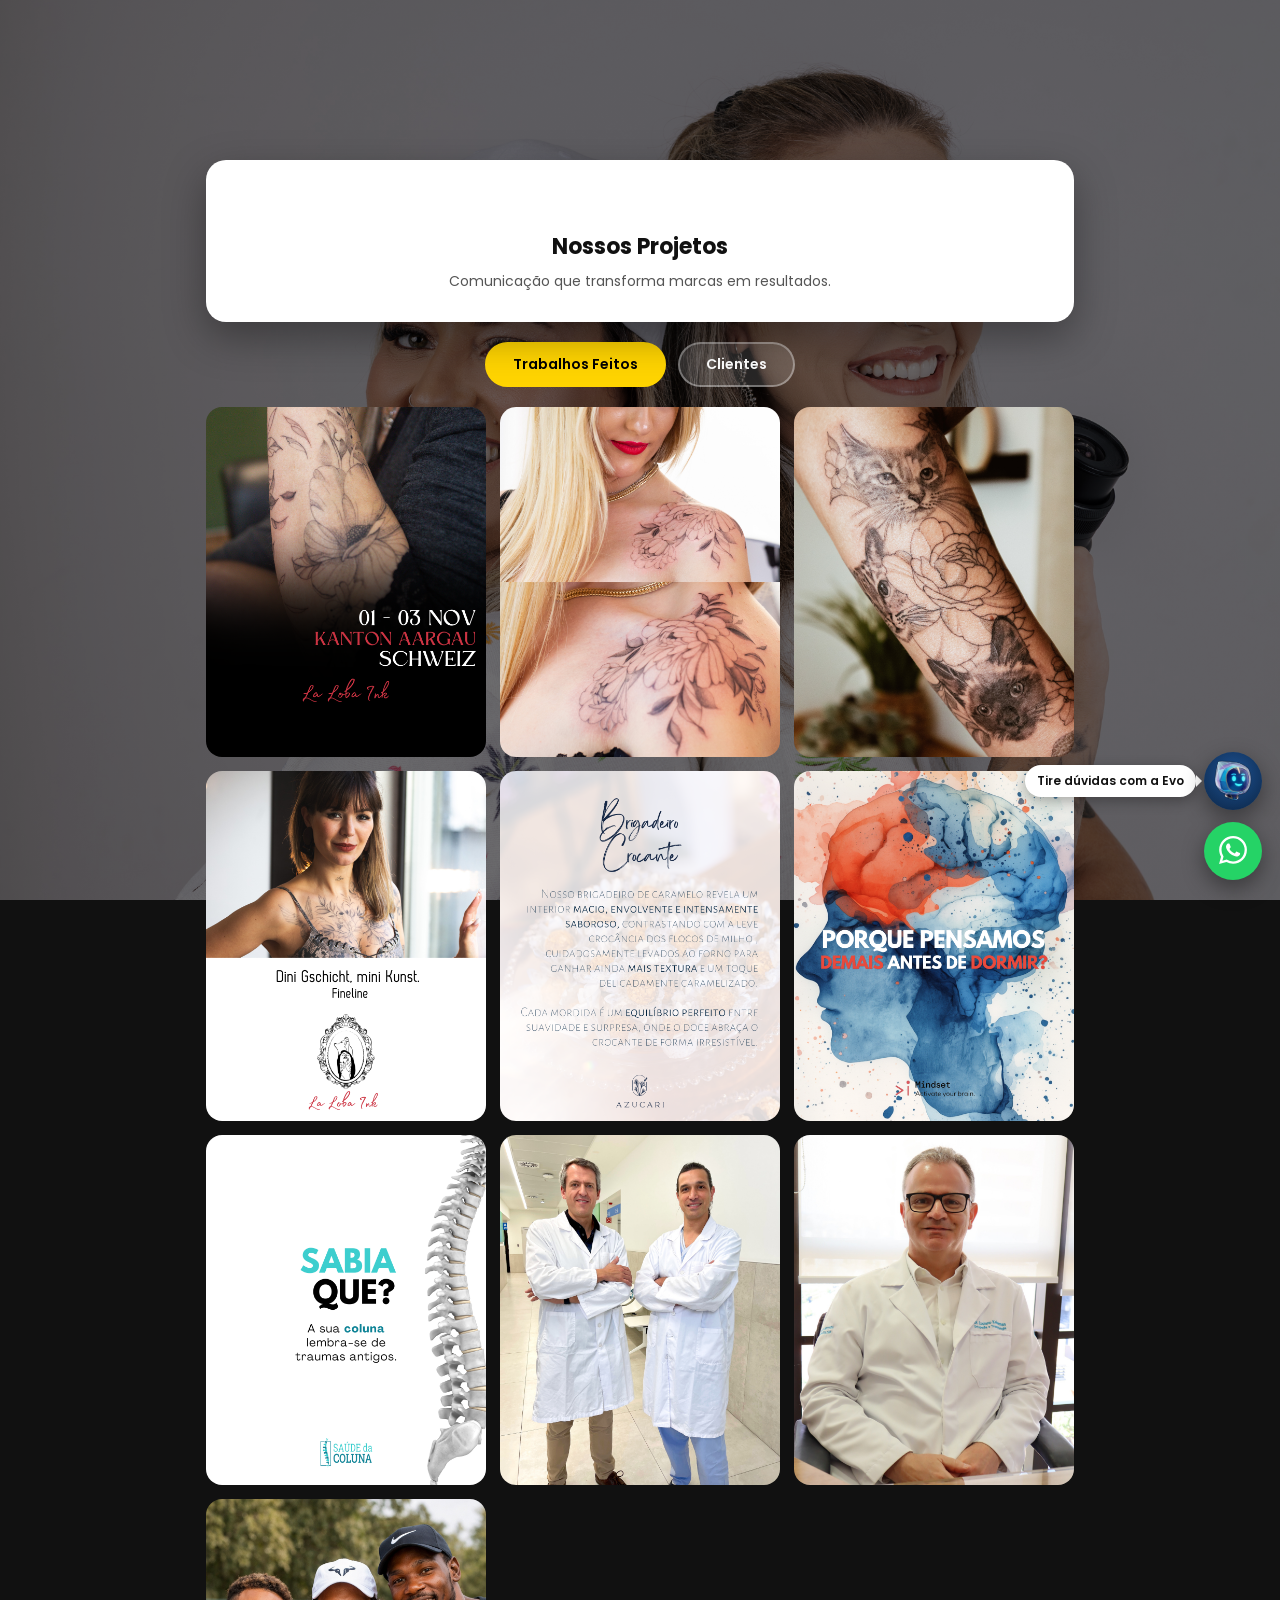
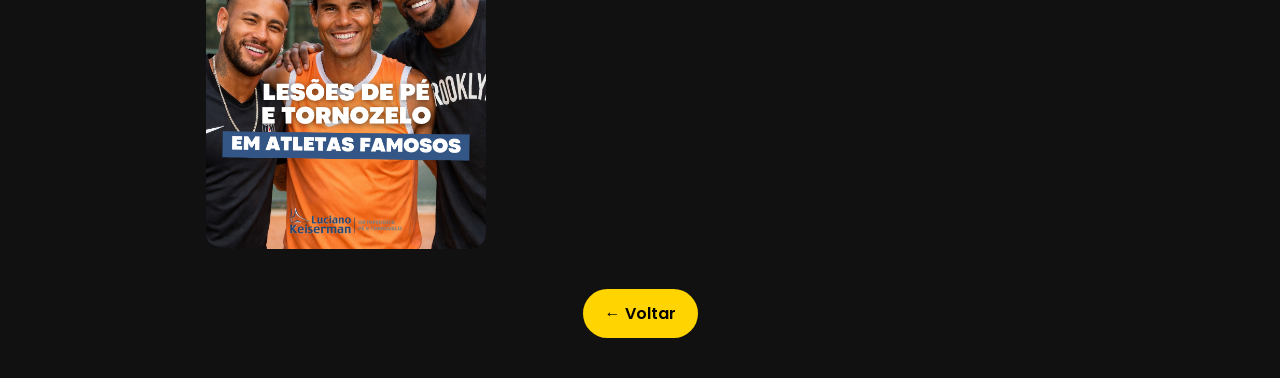
==== commit 1d1f9ba6: "Adiciona Vercel Speed Insights nas páginas do site Co-Authored-By: Claude Sonnet 5 <noreply@anthropi" ====
--- a/projetos.html
+++ b/projetos.html
@@ -14,6 +14,8 @@
 <link href="https://fonts.googleapis.com/css2?family=Poppins:wght@300;400;600;700&display=swap" rel="stylesheet">
 
 <link rel="stylesheet" href="https://cdnjs.cloudflare.com/ajax/libs/font-awesome/6.4.0/css/all.min.css">
+
+<script defer src="/_vercel/speed-insights/script.js"></script>
 
 </head>
 
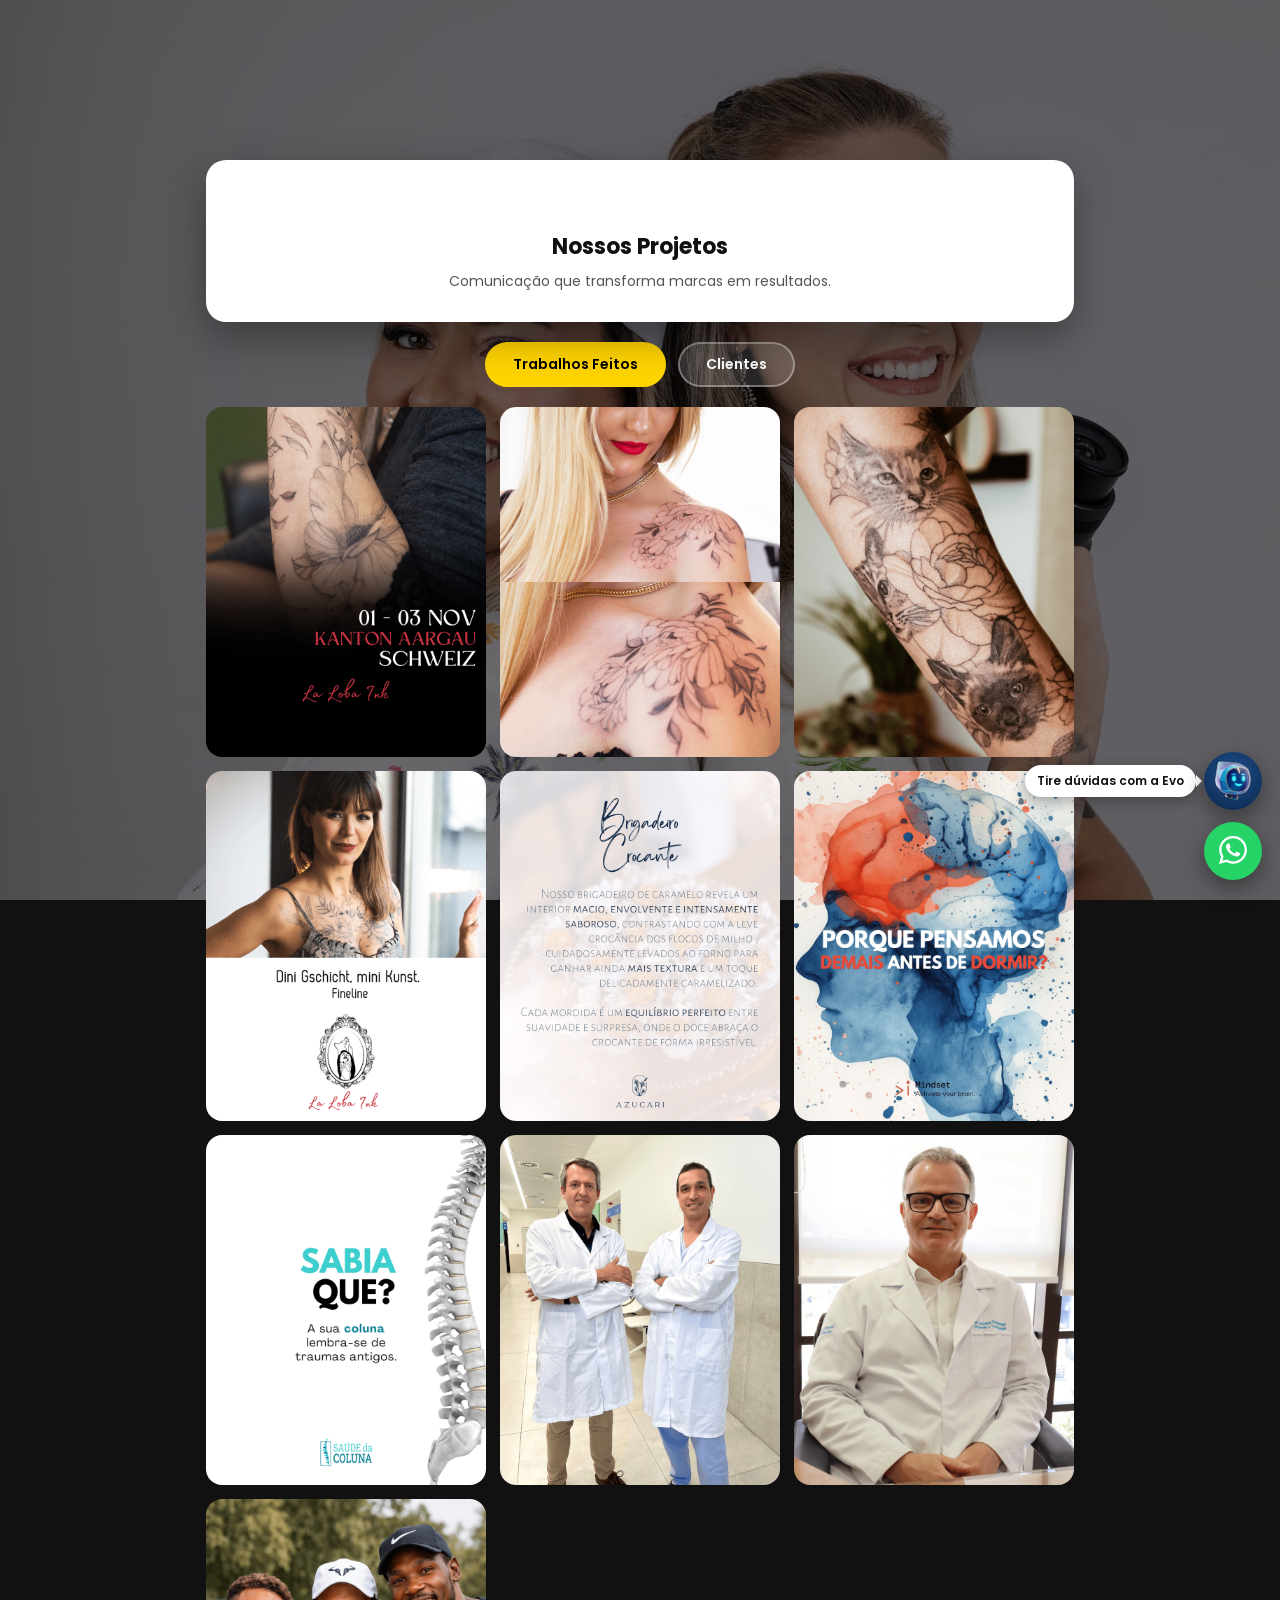
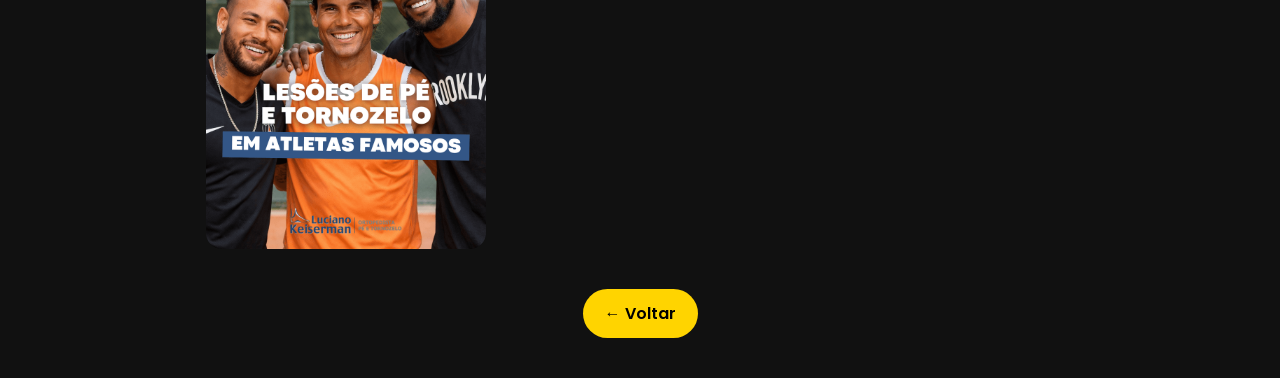
==== commit 982ac193: "Otimiza imagens e adiciona lazy loading para melhorar performance Redimensiona e comprime imagens de" ====
--- a/projetos.html
+++ b/projetos.html
@@ -58,52 +58,52 @@
 <section class="proj-grid" id="trabalhos">
 
   <div class="proj-item">
-    <img src="assets/1.png" alt="Trabalho 1">
-    <div class="proj-overlay"><i class="fa-solid fa-magnifying-glass-plus"></i></div>
-  </div>
-
-  <div class="proj-item">
-    <img src="assets/2.png" alt="Trabalho 2">
-    <div class="proj-overlay"><i class="fa-solid fa-magnifying-glass-plus"></i></div>
-  </div>
-
-  <div class="proj-item">
-    <img src="assets/3.png" alt="Trabalho 3">
-    <div class="proj-overlay"><i class="fa-solid fa-magnifying-glass-plus"></i></div>
-  </div>
-
-  <div class="proj-item">
-    <img src="assets/4.png" alt="Trabalho 4">
-    <div class="proj-overlay"><i class="fa-solid fa-magnifying-glass-plus"></i></div>
-  </div>
-
-  <div class="proj-item">
-    <img src="assets/5.png" alt="Trabalho 5">
-    <div class="proj-overlay"><i class="fa-solid fa-magnifying-glass-plus"></i></div>
-  </div>
-
-  <div class="proj-item">
-    <img src="assets/6.png" alt="Trabalho 6">
-    <div class="proj-overlay"><i class="fa-solid fa-magnifying-glass-plus"></i></div>
-  </div>
-
-  <div class="proj-item">
-    <img src="assets/7.png" alt="Trabalho 7">
-    <div class="proj-overlay"><i class="fa-solid fa-magnifying-glass-plus"></i></div>
-  </div>
-
-  <div class="proj-item">
-    <img src="assets/15.png" alt="Trabalho 8">
-    <div class="proj-overlay"><i class="fa-solid fa-magnifying-glass-plus"></i></div>
-  </div>
-
-  <div class="proj-item">
-    <img src="assets/16.png" alt="Trabalho 9">
-    <div class="proj-overlay"><i class="fa-solid fa-magnifying-glass-plus"></i></div>
-  </div>
-
-  <div class="proj-item">
-    <img src="assets/17.png" alt="Trabalho 10">
+    <img src="assets/1.png" alt="Trabalho 1" width="800" height="1000" loading="lazy" decoding="async">
+    <div class="proj-overlay"><i class="fa-solid fa-magnifying-glass-plus"></i></div>
+  </div>
+
+  <div class="proj-item">
+    <img src="assets/2.png" alt="Trabalho 2" width="800" height="1000" loading="lazy" decoding="async">
+    <div class="proj-overlay"><i class="fa-solid fa-magnifying-glass-plus"></i></div>
+  </div>
+
+  <div class="proj-item">
+    <img src="assets/3.png" alt="Trabalho 3" width="800" height="1000" loading="lazy" decoding="async">
+    <div class="proj-overlay"><i class="fa-solid fa-magnifying-glass-plus"></i></div>
+  </div>
+
+  <div class="proj-item">
+    <img src="assets/4.png" alt="Trabalho 4" width="800" height="1000" loading="lazy" decoding="async">
+    <div class="proj-overlay"><i class="fa-solid fa-magnifying-glass-plus"></i></div>
+  </div>
+
+  <div class="proj-item">
+    <img src="assets/5.png" alt="Trabalho 5" width="800" height="1000" loading="lazy" decoding="async">
+    <div class="proj-overlay"><i class="fa-solid fa-magnifying-glass-plus"></i></div>
+  </div>
+
+  <div class="proj-item">
+    <img src="assets/6.png" alt="Trabalho 6" width="800" height="1000" loading="lazy" decoding="async">
+    <div class="proj-overlay"><i class="fa-solid fa-magnifying-glass-plus"></i></div>
+  </div>
+
+  <div class="proj-item">
+    <img src="assets/7.png" alt="Trabalho 7" width="800" height="1000" loading="lazy" decoding="async">
+    <div class="proj-overlay"><i class="fa-solid fa-magnifying-glass-plus"></i></div>
+  </div>
+
+  <div class="proj-item">
+    <img src="assets/15.png" alt="Trabalho 8" width="800" height="1000" loading="lazy" decoding="async">
+    <div class="proj-overlay"><i class="fa-solid fa-magnifying-glass-plus"></i></div>
+  </div>
+
+  <div class="proj-item">
+    <img src="assets/16.png" alt="Trabalho 9" width="800" height="1000" loading="lazy" decoding="async">
+    <div class="proj-overlay"><i class="fa-solid fa-magnifying-glass-plus"></i></div>
+  </div>
+
+  <div class="proj-item">
+    <img src="assets/17.png" alt="Trabalho 10" width="800" height="1000" loading="lazy" decoding="async">
     <div class="proj-overlay"><i class="fa-solid fa-magnifying-glass-plus"></i></div>
   </div>
 
@@ -115,37 +115,37 @@
 <section class="proj-grid escondido" id="clientes">
 
   <div class="proj-item">
-    <img src="assets/8.jpg" alt="Cliente 1">
-    <div class="proj-overlay"><i class="fa-solid fa-magnifying-glass-plus"></i></div>
-  </div>
-
-  <div class="proj-item">
-    <img src="assets/9.jpg" alt="Cliente 2">
-    <div class="proj-overlay"><i class="fa-solid fa-magnifying-glass-plus"></i></div>
-  </div>
-
-  <div class="proj-item">
-    <img src="assets/10.jpg" alt="Cliente 3">
-    <div class="proj-overlay"><i class="fa-solid fa-magnifying-glass-plus"></i></div>
-  </div>
-
-  <div class="proj-item">
-    <img src="assets/11.jpg" alt="Cliente 4">
-    <div class="proj-overlay"><i class="fa-solid fa-magnifying-glass-plus"></i></div>
-  </div>
-
-  <div class="proj-item">
-    <img src="assets/12.jpg" alt="Cliente 5">
-    <div class="proj-overlay"><i class="fa-solid fa-magnifying-glass-plus"></i></div>
-  </div>
-
-  <div class="proj-item">
-    <img src="assets/13.jpg" alt="Cliente 6">
-    <div class="proj-overlay"><i class="fa-solid fa-magnifying-glass-plus"></i></div>
-  </div>
-
-  <div class="proj-item">
-    <img src="assets/14.png" alt="Cliente 7">
+    <img src="assets/8.jpg" alt="Cliente 1" width="800" height="1132" loading="lazy" decoding="async">
+    <div class="proj-overlay"><i class="fa-solid fa-magnifying-glass-plus"></i></div>
+  </div>
+
+  <div class="proj-item">
+    <img src="assets/9.jpg" alt="Cliente 2" width="800" height="1132" loading="lazy" decoding="async">
+    <div class="proj-overlay"><i class="fa-solid fa-magnifying-glass-plus"></i></div>
+  </div>
+
+  <div class="proj-item">
+    <img src="assets/10.jpg" alt="Cliente 3" width="800" height="1132" loading="lazy" decoding="async">
+    <div class="proj-overlay"><i class="fa-solid fa-magnifying-glass-plus"></i></div>
+  </div>
+
+  <div class="proj-item">
+    <img src="assets/11.jpg" alt="Cliente 4" width="800" height="1132" loading="lazy" decoding="async">
+    <div class="proj-overlay"><i class="fa-solid fa-magnifying-glass-plus"></i></div>
+  </div>
+
+  <div class="proj-item">
+    <img src="assets/12.jpg" alt="Cliente 5" width="800" height="1132" loading="lazy" decoding="async">
+    <div class="proj-overlay"><i class="fa-solid fa-magnifying-glass-plus"></i></div>
+  </div>
+
+  <div class="proj-item">
+    <img src="assets/13.jpg" alt="Cliente 6" width="800" height="1132" loading="lazy" decoding="async">
+    <div class="proj-overlay"><i class="fa-solid fa-magnifying-glass-plus"></i></div>
+  </div>
+
+  <div class="proj-item">
+    <img src="assets/14.png" alt="Cliente 7" width="529" height="751" loading="lazy" decoding="async">
     <div class="proj-overlay"><i class="fa-solid fa-magnifying-glass-plus"></i></div>
   </div>
 
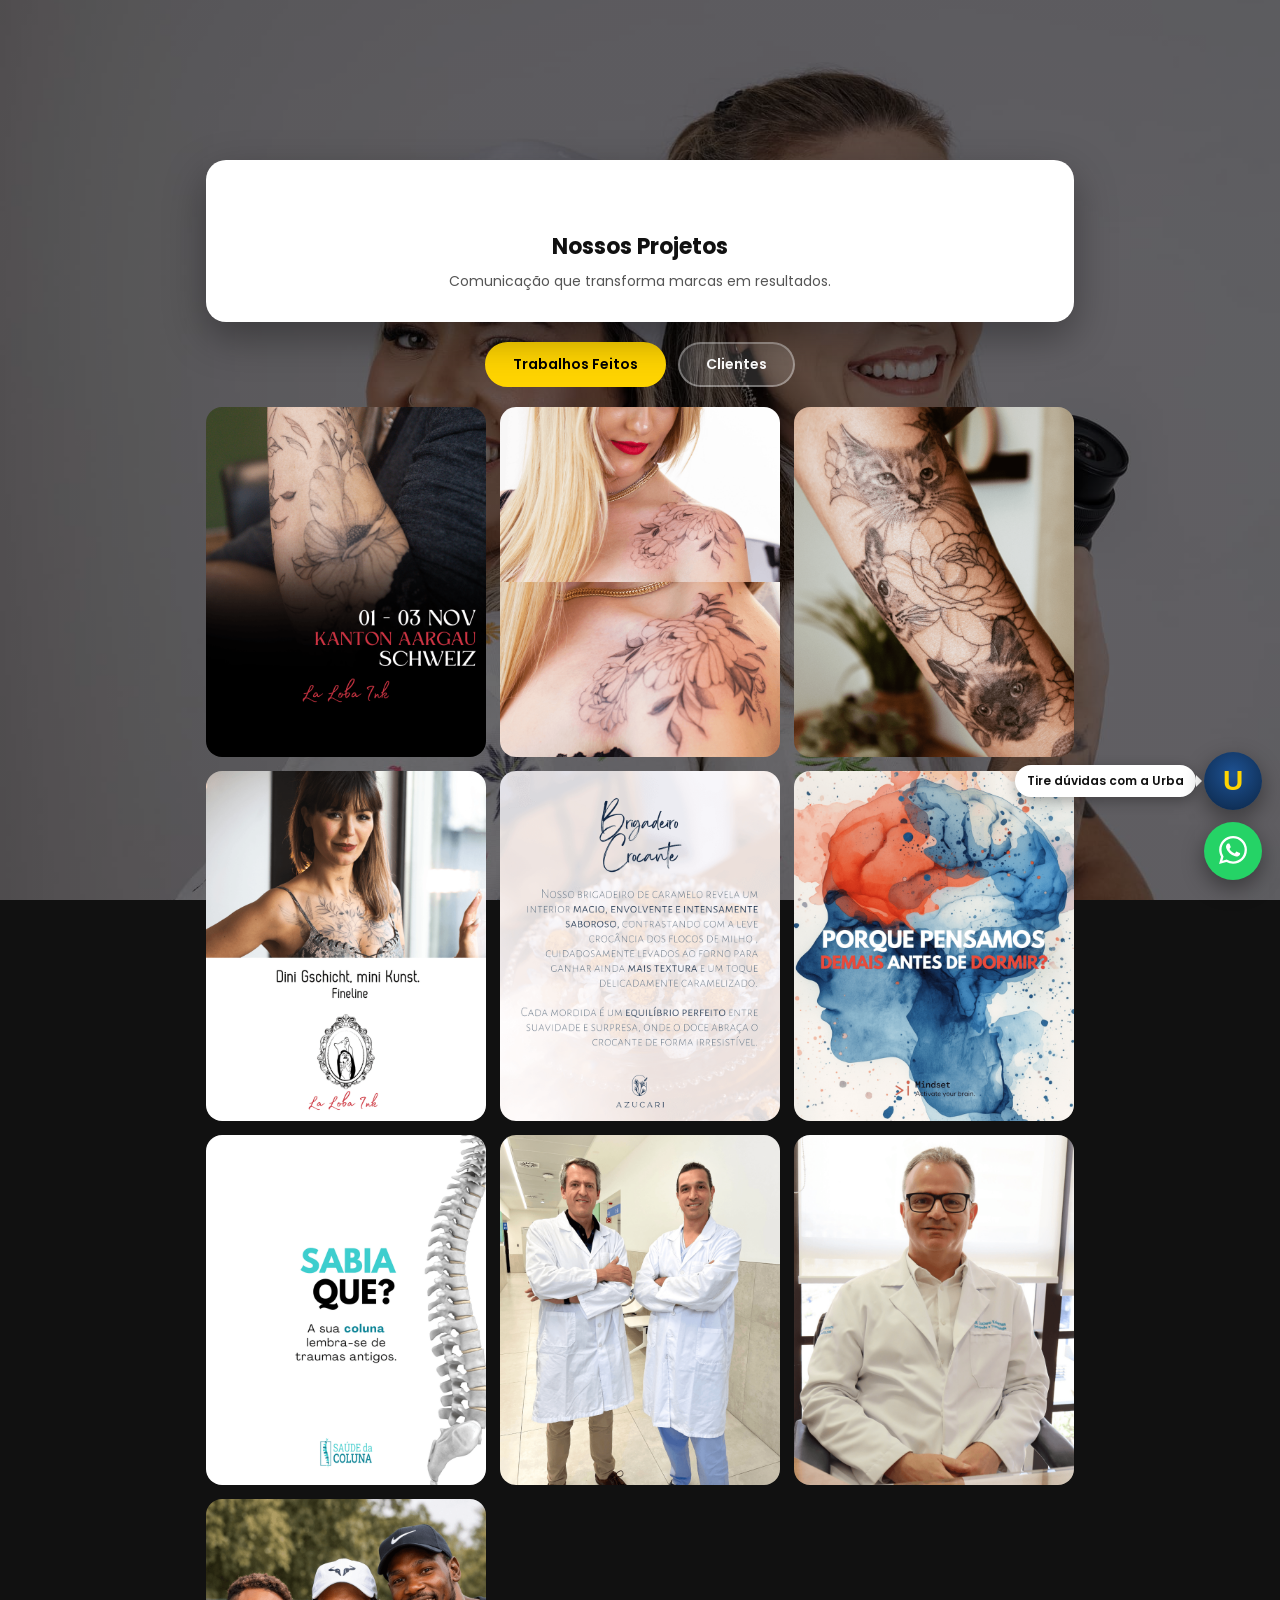
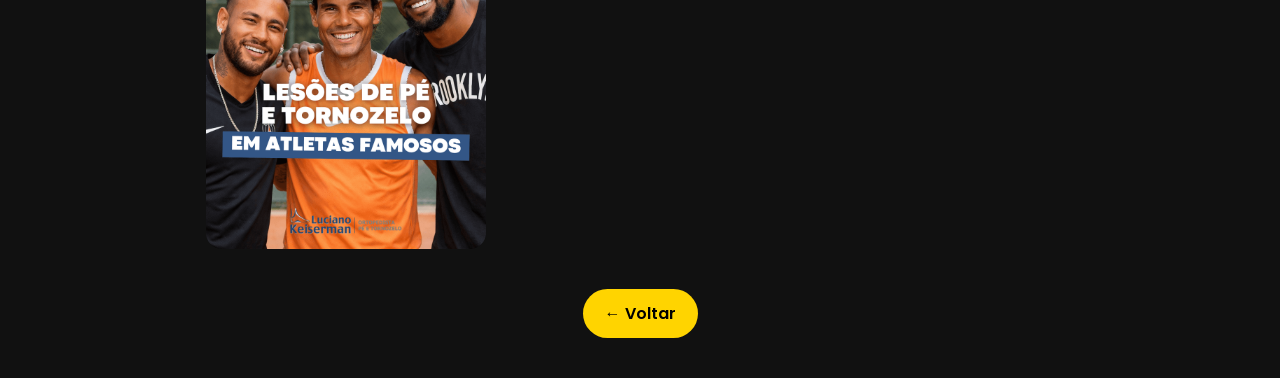
==== commit 9c0fd516: "Troca assistente Evo por Urba, com monograma U no lugar do mascote Co-Authored-By: Claude Opus 5.5 <" ====
--- a/projetos.html
+++ b/projetos.html
@@ -4,6 +4,14 @@
 <head>
 
 <meta charset="UTF-8">
+  <!-- Google tag (gtag.js) -->
+  <script async src="https://www.googletagmanager.com/gtag/js?id=G-P1GD20DD59"></script>
+  <script>
+    window.dataLayer = window.dataLayer || [];
+    function gtag(){dataLayer.push(arguments);}
+    gtag('js', new Date());
+    gtag('config', 'G-P1GD20DD59');
+  </script>
 <meta name="viewport" content="width=device-width, initial-scale=1.0">
 
 <title>Projetos | Urbanas Comunicação</title>
@@ -211,9 +219,9 @@
 <!-- ════════ EVO — Bot tira-dúvidas + WhatsApp ════════ -->
 <div class="fabs">
   <div class="fab-ai-wrap">
-    <span class="fab-ai-label">Tire dúvidas com a Evo</span>
-    <button class="fab fab-ai" onclick="openChat()" title="Tire dúvidas com a Evo">
-      <img src="assets/mascotes/mascotefeliz.svg" alt="Evo">
+    <span class="fab-ai-label">Tire dúvidas com a Urba</span>
+    <button class="fab fab-ai" onclick="openChat()" title="Tire dúvidas com a Urba">
+      <span class="fab-ai-ini" aria-hidden="true">U</span>
     </button>
   </div>
   <a class="fab fab-wa" href="https://api.whatsapp.com/send?phone=5551995312100" target="_blank" rel="noopener" title="WhatsApp">
@@ -221,11 +229,11 @@
   </a>
 </div>
 
-<!-- Painel de chat da Evo -->
+<!-- Painel de chat da Urba -->
 <div class="chat-overlay" id="chat-overlay">
   <div class="chat-panel">
     <div class="chat-head">
-      <span class="ai-dot"></span> Evo
+      <span class="ai-dot"></span> Urba
       <button class="chat-close" onclick="closeChat()" title="Fechar">✕</button>
     </div>
     <div class="handoff-bar">
--- a/css/chat.css
+++ b/css/chat.css
@@ -41,17 +41,17 @@
 .fab:active{transform:scale(.9);}
 
 .fab-ai{
-  background:radial-gradient(circle at 50% 38%, #1e5293, #0b2545); /* azul Evolvify (escuro p/ contraste) */
+  background:radial-gradient(circle at 50% 38%, #1e5293, #0b2545); /* azul Urbanas (escuro p/ contraste) */
   padding:0;
   overflow:hidden;
 }
-.fab-ai img{
-  width:54px;height:54px;
-  object-fit:contain;
-  display:block;
+/* Monograma "U" da Urba (no lugar do mascote) */
+.fab-ai-ini{
   margin:auto;
-  top: 15px;
-  animation:evo-bob 2.8s ease-in-out 1s infinite;
+  font-size:28px;
+  font-weight:800;
+  line-height:1;
+  color:var(--evo-accent);
 }
 
 .fab-wa{background:#25d366;}
@@ -259,7 +259,7 @@
 /* Labels */
 .mlbl{font-size:10px;color:var(--evo-dim);margin-bottom:2px;display:flex;align-items:center;gap:5px;}
 .mlbl.u{justify-content:flex-end;}
-.mlbl-ava{width:20px;height:20px;object-fit:contain;display:inline-block;vertical-align:middle;}
+.mlbl-ava{width:18px;height:18px;border-radius:50%;background:#0b2545;color:var(--evo-accent);font-size:10px;font-weight:800;display:inline-flex;align-items:center;justify-content:center;}
 
 /* Indicador de digitação */
 .typing-dot{
@@ -271,7 +271,6 @@
   align-self:flex-start;
   animation:evo-fadeU .28s ease both;
 }
-.typing-dot img{width:32px;height:32px;object-fit:contain;animation:evo-bob 1s ease-in-out infinite;}
 .typing-dot span{width:6px;height:6px;background:var(--evo-accent);border-radius:50%;animation:evo-td 1.2s infinite;}
 .typing-dot span:nth-child(2){animation-delay:.2s;}
 .typing-dot span:nth-child(3){animation-delay:.4s;}
